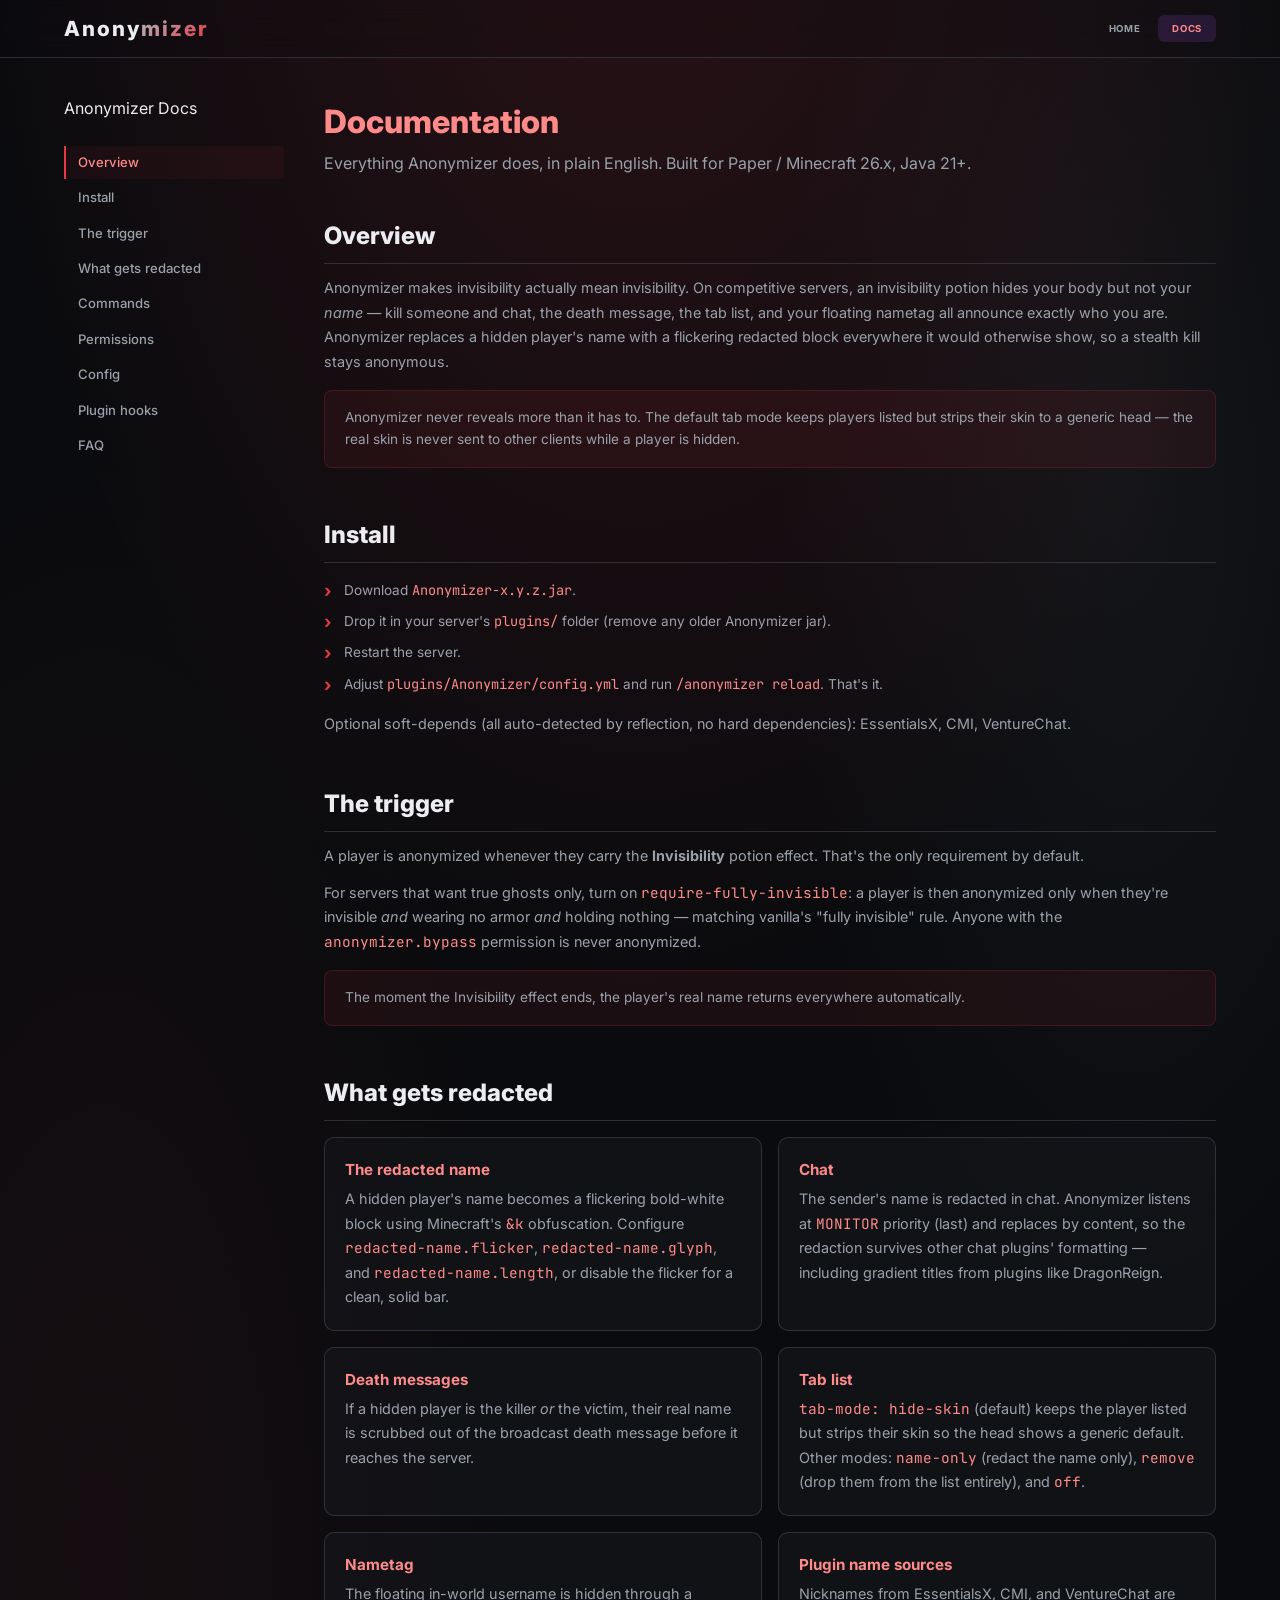
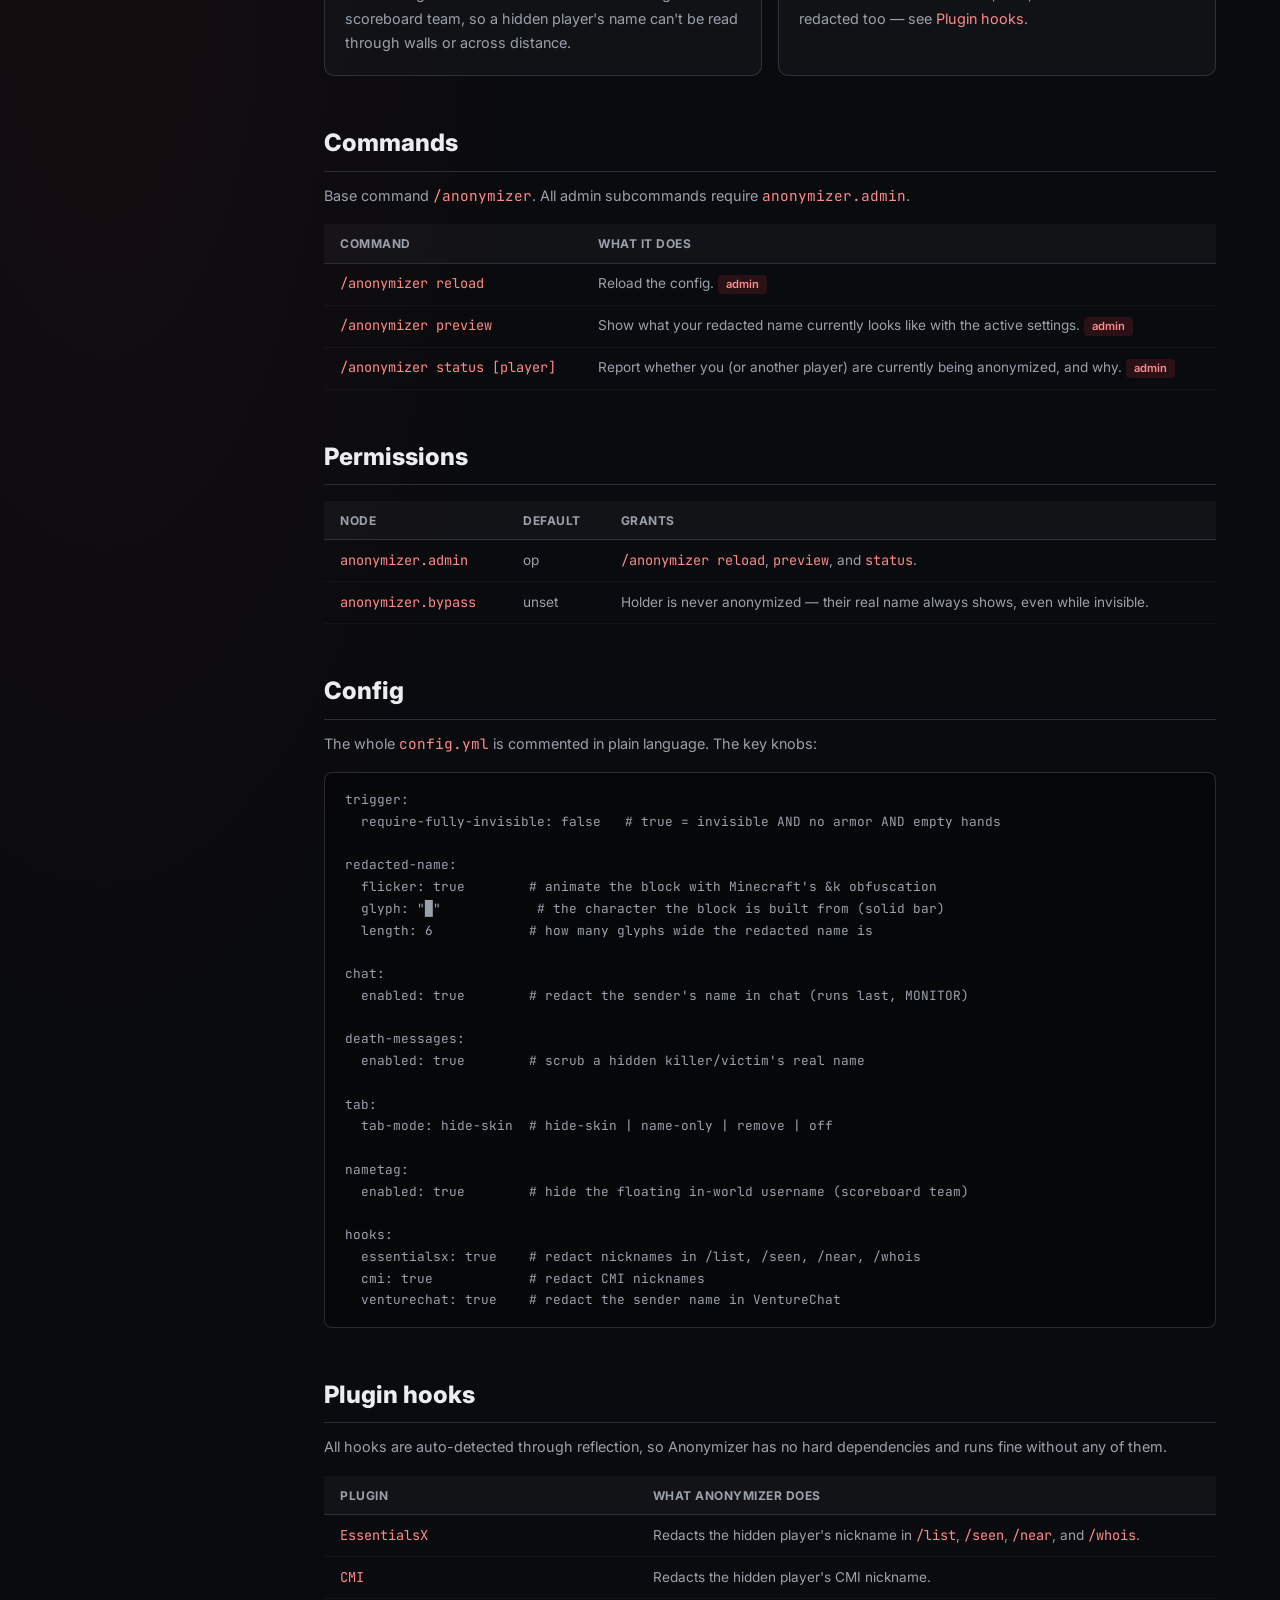
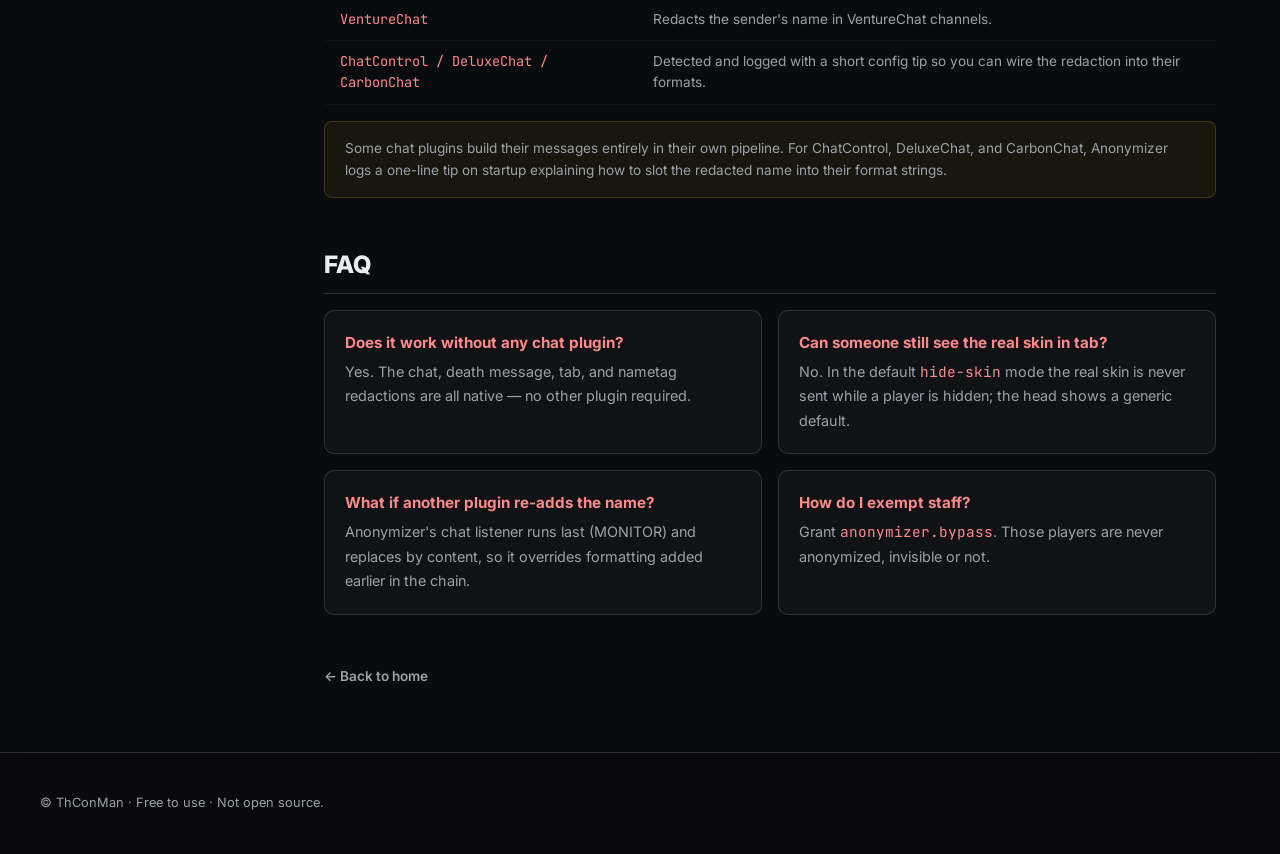
==== docs.html @ 2d3318a8 "Docs site for anonymizer-docs (themed on DragonReign)" ====
<!DOCTYPE html>
<html lang="en">
<head>
    <meta charset="UTF-8">
    <meta name="viewport" content="width=device-width, initial-scale=1.0">
    <title>Anonymizer — Documentation</title>
    <meta name="description" content="Anonymizer documentation: install, the trigger, what gets redacted (chat, death messages, tab, nametag), commands, permissions, config, and plugin hooks.">
    <link rel="icon" href="logo.svg">
    <link rel="preconnect" href="https://fonts.googleapis.com">
    <link href="https://fonts.googleapis.com/css2?family=Inter:wght@400;500;600;700;800&family=JetBrains+Mono:wght@500&display=swap" rel="stylesheet">
    <link rel="stylesheet" href="css/style.css">
    <link rel="stylesheet" href="css/anonymizer.css">
</head>
<body>

<nav class="nav">
    <div class="nav-inner">
        <div class="nav-logo"><a href="index.html" style="color:inherit;">Anony<span>mizer</span></a></div>
        <ul class="nav-links" id="nav-links">
            <li><a href="index.html">Home</a></li>
            <li><a href="docs.html" class="active">Docs</a></li>
        </ul>
        <button class="nav-burger" onclick="toggleMenu()" aria-label="Menu"><span></span><span></span><span></span></button>
    </div>
</nav>

<div style="height: 4rem;"></div>

<div class="docs-layout">
    <aside class="docs-sidebar">
        <div class="docs-sidebar-header">Anonymizer Docs</div>
        <nav class="docs-toc">
            <a href="#overview" class="active">Overview</a>
            <a href="#install">Install</a>
            <a href="#trigger">The trigger</a>
            <a href="#redacted">What gets redacted</a>
            <a href="#commands">Commands</a>
            <a href="#permissions">Permissions</a>
            <a href="#config">Config</a>
            <a href="#hooks">Plugin hooks</a>
            <a href="#faq">FAQ</a>
        </nav>
    </aside>

    <main class="docs-content">
        <h1 class="docs-title">Documentation</h1>
        <p class="docs-subtitle">Everything Anonymizer does, in plain English. Built for Paper / Minecraft 26.x, Java 21+.</p>

        <section class="docs-section" id="overview">
            <h2>Overview</h2>
            <p>Anonymizer makes invisibility actually mean invisibility. On competitive servers, an invisibility potion hides your body but not your <em>name</em> — kill someone and chat, the death message, the tab list, and your floating nametag all announce exactly who you are. Anonymizer replaces a hidden player's name with a flickering redacted block everywhere it would otherwise show, so a stealth kill stays anonymous.</p>
            <div class="docs-callout">Anonymizer never reveals more than it has to. The default tab mode keeps players listed but strips their skin to a generic head — the real skin is never sent to other clients while a player is hidden.</div>
        </section>

        <section class="docs-section" id="install">
            <h2>Install</h2>
            <ol class="docs-list">
                <li>Download <span class="mono">Anonymizer-x.y.z.jar</span>.</li>
                <li>Drop it in your server's <span class="mono">plugins/</span> folder (remove any older Anonymizer jar).</li>
                <li>Restart the server.</li>
                <li>Adjust <span class="mono">plugins/Anonymizer/config.yml</span> and run <span class="mono">/anonymizer reload</span>. That's it.</li>
            </ol>
            <p>Optional soft-depends (all auto-detected by reflection, no hard dependencies): EssentialsX, CMI, VentureChat.</p>
        </section>

        <section class="docs-section" id="trigger">
            <h2>The trigger</h2>
            <p>A player is anonymized whenever they carry the <strong>Invisibility</strong> potion effect. That's the only requirement by default.</p>
            <p>For servers that want true ghosts only, turn on <span class="mono">require-fully-invisible</span>: a player is then anonymized only when they're invisible <em>and</em> wearing no armor <em>and</em> holding nothing — matching vanilla's "fully invisible" rule. Anyone with the <span class="mono">anonymizer.bypass</span> permission is never anonymized.</p>
            <div class="docs-callout">The moment the Invisibility effect ends, the player's real name returns everywhere automatically.</div>
        </section>

        <section class="docs-section" id="redacted">
            <h2>What gets redacted</h2>
            <div class="docs-grid">
                <div class="docs-grid-item"><h4>The redacted name</h4><p>A hidden player's name becomes a flickering bold-white block using Minecraft's <span class="mono">&amp;k</span> obfuscation. Configure <span class="mono">redacted-name.flicker</span>, <span class="mono">redacted-name.glyph</span>, and <span class="mono">redacted-name.length</span>, or disable the flicker for a clean, solid bar.</p></div>
                <div class="docs-grid-item"><h4>Chat</h4><p>The sender's name is redacted in chat. Anonymizer listens at <span class="mono">MONITOR</span> priority (last) and replaces by content, so the redaction survives other chat plugins' formatting — including gradient titles from plugins like DragonReign.</p></div>
                <div class="docs-grid-item"><h4>Death messages</h4><p>If a hidden player is the killer <em>or</em> the victim, their real name is scrubbed out of the broadcast death message before it reaches the server.</p></div>
                <div class="docs-grid-item"><h4>Tab list</h4><p><span class="mono">tab-mode: hide-skin</span> (default) keeps the player listed but strips their skin so the head shows a generic default. Other modes: <span class="mono">name-only</span> (redact the name only), <span class="mono">remove</span> (drop them from the list entirely), and <span class="mono">off</span>.</p></div>
                <div class="docs-grid-item"><h4>Nametag</h4><p>The floating in-world username is hidden through a scoreboard team, so a hidden player's name can't be read through walls or across distance.</p></div>
                <div class="docs-grid-item"><h4>Plugin name sources</h4><p>Nicknames from EssentialsX, CMI, and VentureChat are redacted too — see <a href="#hooks">Plugin hooks</a>.</p></div>
            </div>
        </section>

        <section class="docs-section" id="commands">
            <h2>Commands</h2>
            <p>Base command <span class="mono">/anonymizer</span>. All admin subcommands require <span class="mono">anonymizer.admin</span>.</p>
            <div class="docs-table-wrap">
                <table class="docs-table">
                    <thead><tr><th>Command</th><th>What it does</th></tr></thead>
                    <tbody>
                        <tr><td><span class="mono">/anonymizer reload</span></td><td>Reload the config. <span class="docs-tag docs-tag-op">admin</span></td></tr>
                        <tr><td><span class="mono">/anonymizer preview</span></td><td>Show what your redacted name currently looks like with the active settings. <span class="docs-tag docs-tag-op">admin</span></td></tr>
                        <tr><td><span class="mono">/anonymizer status [player]</span></td><td>Report whether you (or another player) are currently being anonymized, and why. <span class="docs-tag docs-tag-op">admin</span></td></tr>
                    </tbody>
                </table>
            </div>
        </section>

        <section class="docs-section" id="permissions">
            <h2>Permissions</h2>
            <div class="docs-table-wrap">
                <table class="docs-table">
                    <thead><tr><th>Node</th><th>Default</th><th>Grants</th></tr></thead>
                    <tbody>
                        <tr><td><span class="mono">anonymizer.admin</span></td><td>op</td><td><span class="mono">/anonymizer reload</span>, <span class="mono">preview</span>, and <span class="mono">status</span>.</td></tr>
                        <tr><td><span class="mono">anonymizer.bypass</span></td><td>unset</td><td>Holder is never anonymized — their real name always shows, even while invisible.</td></tr>
                    </tbody>
                </table>
            </div>
        </section>

        <section class="docs-section" id="config">
            <h2>Config</h2>
            <p>The whole <span class="mono">config.yml</span> is commented in plain language. The key knobs:</p>
            <pre class="docs-code">trigger:
  require-fully-invisible: false   # true = invisible AND no armor AND empty hands

redacted-name:
  flicker: true        # animate the block with Minecraft's &k obfuscation
  glyph: "&#9608;"            # the character the block is built from (solid bar)
  length: 6            # how many glyphs wide the redacted name is

chat:
  enabled: true        # redact the sender's name in chat (runs last, MONITOR)

death-messages:
  enabled: true        # scrub a hidden killer/victim's real name

tab:
  tab-mode: hide-skin  # hide-skin | name-only | remove | off

nametag:
  enabled: true        # hide the floating in-world username (scoreboard team)

hooks:
  essentialsx: true    # redact nicknames in /list, /seen, /near, /whois
  cmi: true            # redact CMI nicknames
  venturechat: true    # redact the sender name in VentureChat</pre>
        </section>

        <section class="docs-section" id="hooks">
            <h2>Plugin hooks</h2>
            <p>All hooks are auto-detected through reflection, so Anonymizer has no hard dependencies and runs fine without any of them.</p>
            <div class="docs-table-wrap">
                <table class="docs-table">
                    <thead><tr><th>Plugin</th><th>What Anonymizer does</th></tr></thead>
                    <tbody>
                        <tr><td><span class="mono">EssentialsX</span></td><td>Redacts the hidden player's nickname in <span class="mono">/list</span>, <span class="mono">/seen</span>, <span class="mono">/near</span>, and <span class="mono">/whois</span>.</td></tr>
                        <tr><td><span class="mono">CMI</span></td><td>Redacts the hidden player's CMI nickname.</td></tr>
                        <tr><td><span class="mono">VentureChat</span></td><td>Redacts the sender's name in VentureChat channels.</td></tr>
                        <tr><td><span class="mono">ChatControl / DeluxeChat / CarbonChat</span></td><td>Detected and logged with a short config tip so you can wire the redaction into their formats.</td></tr>
                    </tbody>
                </table>
            </div>
            <div class="docs-callout docs-callout-warn">Some chat plugins build their messages entirely in their own pipeline. For ChatControl, DeluxeChat, and CarbonChat, Anonymizer logs a one-line tip on startup explaining how to slot the redacted name into their format strings.</div>
        </section>

        <section class="docs-section" id="faq">
            <h2>FAQ</h2>
            <div class="docs-grid">
                <div class="docs-grid-item"><h4>Does it work without any chat plugin?</h4><p>Yes. The chat, death message, tab, and nametag redactions are all native — no other plugin required.</p></div>
                <div class="docs-grid-item"><h4>Can someone still see the real skin in tab?</h4><p>No. In the default <span class="mono">hide-skin</span> mode the real skin is never sent while a player is hidden; the head shows a generic default.</p></div>
                <div class="docs-grid-item"><h4>What if another plugin re-adds the name?</h4><p>Anonymizer's chat listener runs last (MONITOR) and replaces by content, so it overrides formatting added earlier in the chain.</p></div>
                <div class="docs-grid-item"><h4>How do I exempt staff?</h4><p>Grant <span class="mono">anonymizer.bypass</span>. Those players are never anonymized, invisible or not.</p></div>
            </div>
        </section>

        <a href="index.html" class="docs-back">&larr; Back to home</a>
    </main>
</div>

<footer class="footer">
    <div class="footer-inner">
        <p>&copy; ThConMan &middot; Free to use &middot; Not open source.</p>
    </div>
</footer>

<script>
function toggleMenu() { document.getElementById('nav-links').classList.toggle('open'); }
// Highlight the current section in the sidebar.
const links = [...document.querySelectorAll('.docs-toc a')];
const sections = links.map(a => document.querySelector(a.getAttribute('href')));
window.addEventListener('scroll', () => {
    let i = sections.findIndex((s, n) => s && s.getBoundingClientRect().top > 90 && (n === 0 || sections[n-1].getBoundingClientRect().top <= 90));
    const active = i === -1 ? links.length - 1 : Math.max(0, i - 1);
    links.forEach((a, n) => a.classList.toggle('active', n === active));
});
</script>
</body>
</html>
---- css/style.css ----
/* ── Reset & Base ── */
*, *::before, *::after { box-sizing: border-box; margin: 0; padding: 0; }

:root {
    --bg-primary: #0d0d18;
    --bg-card: rgba(14, 14, 24, 0.92);
    --bg-card-solid: #161624;
    --bg-card-hover: #1e1e30;
    --border: rgba(255, 255, 255, 0.1);
    --border-light: rgba(255, 255, 255, 0.18);
    --glass: rgba(255, 255, 255, 0.06);
    --text: #f0f0f8;
    --text-muted: #b8b8d4;
    --accent: #a855f7;
    --accent-light: #c084e0;
    --accent-glow: rgba(168, 85, 247, 0.28);
    --accent-glow-strong: rgba(168, 85, 247, 0.55);
    --success: #2ecc71;
    --gold: #f1c40f;
    --glow-green: rgba(74, 222, 128, 0.18);
    --glow-cyan: rgba(100, 216, 255, 0.18);
    --glow-gold: rgba(246, 196, 67, 0.2);
}

html { scroll-behavior: smooth; }

body {
    font-family: 'Inter', -apple-system, BlinkMacSystemFont, 'Segoe UI', sans-serif;
    background: var(--bg-primary);
    background-image:
        radial-gradient(ellipse at 20% 50%, rgba(168, 85, 247, 0.12) 0%, transparent 50%),
        radial-gradient(ellipse at 80% 20%, rgba(88, 101, 242, 0.1) 0%, transparent 50%),
        radial-gradient(ellipse at 50% 90%, rgba(236, 72, 153, 0.09) 0%, transparent 50%),
        radial-gradient(ellipse at 10% 10%, rgba(100, 216, 255, 0.04) 0%, transparent 40%);
    color: var(--text);
    line-height: 1.6;
    min-height: 100vh;
    overflow-x: hidden;
}

a { color: var(--accent-light); text-decoration: none; transition: color 0.2s; }
a:hover { color: #d9a8f0; }

.mono { font-family: 'JetBrains Mono', 'Fira Code', monospace; color: var(--accent-light); }

/* ── Nav ── */
.nav {
    position: fixed;
    top: 0;
    width: 100%;
    z-index: 100;
    background: rgba(11, 11, 16, 0.2);
    backdrop-filter: blur(20px);
    -webkit-backdrop-filter: blur(20px);
    border-bottom: 1px solid transparent;
    transition: background 0.4s ease, border-color 0.4s ease;
}

.nav.scrolled {
    background: rgba(11, 11, 16, 0.85);
    border-bottom-color: var(--border);
}

.nav-inner {
    max-width: 1200px;
    margin: 0 auto;
    padding: 0.75rem 1.5rem;
    display: flex;
    align-items: center;
    justify-content: space-between;
}

.nav-logo {
    font-size: 1.3rem;
    font-weight: 800;
    letter-spacing: 2px;
}

.nav-logo a, .nav-logo { color: var(--text); text-decoration: none; }
.nav-logo a:hover { color: var(--text); }
.nav-logo-img { height: 32px; width: auto; display: block; }

.nav-stats {
    display: flex;
    align-items: center;
    gap: 0.5rem;
    font-family: 'JetBrains Mono', monospace;
    font-size: 0.68rem;
    font-weight: 500;
    color: #555568;
    white-space: nowrap;
    margin-left: 1rem;
    margin-right: auto;
}

.nav-stat {
    display: flex;
    align-items: center;
    gap: 3px;
}

.nav-stat-sep {
    width: 1px;
    height: 10px;
    background: #333346;
}

#nav-online-count { color: #3ba55d; }
#nav-total-count { color: #555568; }

@keyframes livePulse {
    0%, 100% { opacity: 1; }
    50% { opacity: 0.4; }
}

@media (max-width: 768px) {
    .nav-stats { display: none; }
}
.nav-logo span {
    background: linear-gradient(135deg, var(--accent) 0%, #ec4899 100%);
    -webkit-background-clip: text;
    -webkit-text-fill-color: transparent;
    background-clip: text;
}

.nav-links { display: flex; gap: 0.25rem; list-style: none; }

.nav-links a {
    display: flex;
    flex-direction: column;
    align-items: center;
    gap: 3px;
    padding: 6px 14px;
    border-radius: 6px;
    color: var(--text-muted);
    font-size: 0.6rem;
    font-weight: 700;
    text-transform: uppercase;
    letter-spacing: 0.07em;
    transition: background 0.15s, color 0.15s;
    position: relative;
}

.nav-links a::after { display: none; }

.nav-links a svg {
    image-rendering: pixelated;
    opacity: 0.6;
    transition: opacity 0.15s;
}

.nav-links a:hover {
    background: rgba(168, 85, 247, 0.1);
    color: var(--text);
}

.nav-links a:hover svg { opacity: 1; }

.nav-links a.active {
    background: rgba(168, 85, 247, 0.15);
    color: var(--accent-light);
}

.nav-links a.active svg { opacity: 1; }

/* Hamburger */
.nav-burger {
    display: none;
    flex-direction: column;
    gap: 5px;
    background: none;
    border: none;
    cursor: pointer;
    padding: 4px;
}

.nav-burger span {
    width: 22px;
    height: 2px;
    background: var(--text);
    transition: transform 0.2s, opacity 0.2s;
    border-radius: 1px;
}

.nav-burger.active span:nth-child(1) { transform: translateY(7px) rotate(45deg); }
.nav-burger.active span:nth-child(2) { opacity: 0; }
.nav-burger.active span:nth-child(3) { transform: translateY(-7px) rotate(-45deg); }

/* ── Hero Canvas ── */
.hero-canvas {
    position: fixed;
    top: 0;
    left: 0;
    width: 100%;
    height: 100%;
    z-index: 0;
    pointer-events: none;
}

/* ── Hero ── */
.hero {
    position: relative;
    z-index: 1;
    min-height: 100vh;
    display: flex;
    flex-direction: column;
    align-items: center;
    justify-content: center;
    text-align: center;
    padding: 2rem;
    background: radial-gradient(ellipse at 50% 40%, rgba(155, 89, 182, 0.06) 0%, transparent 60%);
}

.hero.hero-compact {
    min-height: 70vh;
    padding-top: 6rem;
}

.hero-badge {
    font-size: 0.7rem;
    font-weight: 700;
    text-transform: uppercase;
    letter-spacing: 3px;
    color: var(--accent-light);
    background: linear-gradient(135deg, rgba(155, 89, 182, 0.12) 0%, rgba(236, 72, 153, 0.08) 100%);
    border: 1px solid rgba(155, 89, 182, 0.2);
    padding: 0.4rem 1.2rem;
    border-radius: 20px;
    margin-bottom: 1.5rem;
}

.hero h1 {
    font-size: clamp(3rem, 8vw, 5.5rem);
    font-weight: 800;
    letter-spacing: 6px;
    margin-bottom: 0.75rem;
    background: linear-gradient(135deg, #ffffff 0%, #c8c8d8 50%, var(--accent-light) 100%);
    -webkit-background-clip: text;
    -webkit-text-fill-color: transparent;
    background-clip: text;
}

.hero h1 span {
    background: linear-gradient(135deg, #c084e0 0%, #ec4899 50%, #f59e0b 100%);
    -webkit-background-clip: text;
    -webkit-text-fill-color: transparent;
    background-clip: text;
}

.hero .tagline {
    font-size: 1.1rem;
    color: var(--text-muted);
    margin-bottom: 2.5rem;
    max-width: 480px;
    line-height: 1.7;
}

.server-ip {
    display: inline-flex;
    align-items: center;
    gap: 0.75rem;
    background: rgba(18, 18, 28, 0.5);
    backdrop-filter: blur(24px);
    -webkit-backdrop-filter: blur(24px);
    border: 1px solid var(--border-light);
    border-radius: 10px;
    padding: 0.8rem 1.5rem;
    font-family: 'JetBrains Mono', 'Fira Code', monospace;
    font-size: 1.1rem;
    cursor: pointer;
    transition: border-color 0.3s, box-shadow 0.3s, transform 0.2s;
    margin-bottom: 2rem;
    color: var(--text);
}

.server-ip:hover {
    border-color: var(--accent);
    box-shadow: 0 0 25px var(--accent-glow), inset 0 0 25px rgba(155, 89, 182, 0.05);
    transform: translateY(-2px);
}

.server-ip svg { color: var(--text-muted); flex-shrink: 0; }

.server-ip .copy-hint {
    font-size: 0.7rem;
    color: var(--text-muted);
    font-family: 'Inter', sans-serif;
    opacity: 0.7;
}

.hero-logo-img {
    max-width: min(609px, 90vw);
    max-height: 178px;
    width: 100%;
    height: auto;
    display: block;
    margin: 0 auto 1rem;
    object-fit: contain;
}

.hero-buttons { display: flex; gap: 1rem; flex-wrap: wrap; justify-content: center; }

.scroll-indicator {
    position: absolute;
    bottom: 2rem;
    color: var(--text-muted);
    opacity: 0.4;
    animation: float 2s ease-in-out infinite;
}

@keyframes float {
    0%, 100% { transform: translateY(0); }
    50% { transform: translateY(8px); }
}

/* ── Buttons ── */
.btn {
    display: inline-flex;
    align-items: center;
    gap: 0.5rem;
    padding: 0.65rem 1.6rem;
    border-radius: 6px;
    font-size: 0.875rem;
    font-weight: 600;
    border: none;
    cursor: pointer;
    transition: filter 0.15s, box-shadow 0.2s, background 0.2s, transform 0.15s;
    letter-spacing: 0.4px;
    text-transform: uppercase;
}

.btn:hover {
    transform: translateY(-2px);
}

/* ── Scroll-in animations ── */
.fade-in {
    opacity: 0;
    transform: translateY(22px);
    transition: opacity 0.6s ease, transform 0.6s ease;
}

.fade-in.visible {
    opacity: 1;
    transform: none;
}

.btn-primary {
    background: linear-gradient(170deg, #b366ff 0%, #7c22cc 100%);
    color: #fff;
    border: 1px solid rgba(179, 102, 255, 0.35);
}

.btn-primary:hover {
    filter: brightness(1.12);
    box-shadow: 0 0 18px rgba(168, 85, 247, 0.45);
    color: #fff;
}

.btn-outline {
    background: transparent;
    color: var(--text-muted);
    border: 1px solid rgba(255, 255, 255, 0.15);
}

.btn-outline:hover {
    border-color: var(--accent);
    color: var(--accent-light);
    background: rgba(168, 85, 247, 0.08);
}

/* ── Section ── */
.section {
    position: relative;
    z-index: 1;
    max-width: 1200px;
    margin: 0 auto;
    padding: 6rem 1.5rem;
}

.section-title {
    font-size: 2.2rem;
    font-weight: 800;
    text-align: center;
    margin-bottom: 0.5rem;
    letter-spacing: 0.5px;
    background: linear-gradient(135deg, #f0f0f8 0%, var(--accent-light) 50%, #ec4899 100%);
    -webkit-background-clip: text;
    -webkit-text-fill-color: transparent;
    background-clip: text;
    filter: drop-shadow(0 0 8px rgba(0,0,0,1)) drop-shadow(0 0 16px rgba(0,0,0,1)) drop-shadow(0 0 4px rgba(0,0,0,1));
}

.section-subtitle {
    text-align: center;
    color: var(--text-muted);
    margin-bottom: 3.5rem;
    font-size: 1.05rem;
    text-shadow: 0 0 8px rgba(0,0,0,1), 0 0 16px rgba(0,0,0,1), 0 0 24px rgba(0,0,0,1), 0 1px 3px rgba(0,0,0,1);
}

/* ── Feature Cards ── */
.features-grid {
    display: grid;
    grid-template-columns: repeat(auto-fit, minmax(250px, 1fr));
    gap: 1.25rem;
}

.feature-card {
    background: var(--bg-card);
    backdrop-filter: blur(24px);
    -webkit-backdrop-filter: blur(24px);
    border: 1px solid var(--border);
    border-top: 1px solid rgba(168, 85, 247, 0.3);
    border-radius: 12px;
    padding: 2rem 1.5rem;
    text-align: center;
    transition: transform 0.2s, border-color 0.3s, box-shadow 0.3s;
}

.feature-card:hover {
    transform: translateY(-6px);
    border-color: rgba(168, 85, 247, 0.35);
    box-shadow: 0 12px 40px rgba(168, 85, 247, 0.18), 0 0 0 1px rgba(168, 85, 247, 0.1);
    background: rgba(24, 20, 40, 0.85);
}

.feature-icon-wrap {
    width: 56px;
    height: 56px;
    border-radius: 14px;
    background: linear-gradient(135deg, rgba(155, 89, 182, 0.1) 0%, rgba(88, 101, 242, 0.08) 100%);
    border: 1px solid rgba(155, 89, 182, 0.15);
    display: flex;
    align-items: center;
    justify-content: center;
    margin: 0 auto 1.25rem;
}

.feature-card h3 {
    font-size: 1.05rem;
    font-weight: 700;
    margin-bottom: 0.5rem;
}

.feature-card p {
    font-size: 0.85rem;
    color: var(--text-muted);
    line-height: 1.6;
}

/* ── CTA Section ── */
.cta-section { padding-bottom: 4rem; }

.cta-card {
    background: linear-gradient(135deg, rgba(155, 89, 182, 0.06) 0%, rgba(18, 18, 28, 0.5) 100%);
    backdrop-filter: blur(24px);
    -webkit-backdrop-filter: blur(24px);
    border: 1px solid rgba(155, 89, 182, 0.15);
    border-top: 1px solid rgba(155, 89, 182, 0.25);
    border-radius: 16px;
    padding: 3rem 2rem;
    text-align: center;
}

.cta-card h2 {
    font-size: 1.8rem;
    font-weight: 800;
    margin-bottom: 0.5rem;
}

.cta-card p {
    color: var(--text-muted);
    margin-bottom: 1.5rem;
    font-size: 1rem;
}

/* ── Rank Cards ── */
.ranks-grid {
    display: grid;
    grid-template-columns: repeat(auto-fit, minmax(280px, 1fr));
    gap: 1.5rem;
}

.rank-card {
    background: var(--bg-card);
    backdrop-filter: blur(24px);
    -webkit-backdrop-filter: blur(24px);
    border: 1px solid var(--border);
    border-top: 2px solid var(--border-light);
    border-radius: 16px;
    padding: 1.75rem;
    transition: transform 0.25s, border-color 0.3s, box-shadow 0.3s, background 0.3s;
    display: flex;
    flex-direction: column;
}

.rank-card:hover {
    transform: translateY(-8px);
    border-color: rgba(168, 85, 247, 0.35);
    box-shadow: 0 16px 50px var(--accent-glow), 0 0 0 1px rgba(168, 85, 247, 0.1);
    background: rgba(20, 18, 34, 0.9);
}

/* Rank-specific theming */
.rank-card-ranger { border-top-color: rgba(74, 222, 128, 0.45); }
.rank-card-ranger:hover {
    border-color: rgba(74, 222, 128, 0.4);
    box-shadow: 0 16px 50px rgba(74, 222, 128, 0.14), 0 0 0 1px rgba(74, 222, 128, 0.08);
}
.rank-card-trickster { border-top-color: rgba(192, 132, 224, 0.5); }
.rank-card-trickster:hover {
    border-color: rgba(192, 132, 224, 0.4);
    box-shadow: 0 16px 50px rgba(192, 132, 224, 0.16), 0 0 0 1px rgba(192, 132, 224, 0.08);
}
.rank-card-mythril { border-top-color: rgba(100, 216, 255, 0.45); }
.rank-card-mythril:hover {
    border-color: rgba(100, 216, 255, 0.4);
    box-shadow: 0 16px 50px rgba(100, 216, 255, 0.14), 0 0 0 1px rgba(100, 216, 255, 0.08);
}
.rank-card-celestial { border-top-color: rgba(224, 176, 255, 0.55); }
.rank-card-celestial:hover {
    border-color: rgba(224, 176, 255, 0.45);
    box-shadow: 0 16px 50px rgba(224, 176, 255, 0.18), 0 0 0 1px rgba(224, 176, 255, 0.1);
}

.rank-card.featured {
    border-color: rgba(168, 85, 247, 0.35);
    box-shadow: 0 0 50px var(--accent-glow), 0 0 100px rgba(168, 85, 247, 0.08);
    position: relative;
    background: linear-gradient(180deg, rgba(168, 85, 247, 0.1) 0%, var(--bg-card) 40%);
}

.rank-card.featured::before {
    content: 'MOST POPULAR';
    position: absolute;
    top: -12px;
    left: 50%;
    transform: translateX(-50%);
    background: linear-gradient(135deg, var(--accent) 0%, #ec4899 100%);
    color: white;
    font-size: 0.65rem;
    font-weight: 700;
    padding: 0.3rem 1.2rem;
    border-radius: 20px;
    letter-spacing: 1.5px;
}

.rank-header {
    display: flex;
    align-items: center;
    justify-content: space-between;
    margin-bottom: 1rem;
}

.rank-name {
    font-size: 1.4rem;
    font-weight: 800;
}

.rank-price {
    font-size: 1.5rem;
    font-weight: 800;
    color: var(--accent-light);
}

.rank-price span {
    font-size: 0.8rem;
    color: var(--text-muted);
    font-weight: 400;
}

.rank-divider {
    height: 1px;
    background: linear-gradient(90deg, transparent, var(--border), transparent);
    margin: 0.75rem 0;
}

.rank-section-label {
    font-size: 0.7rem;
    font-weight: 700;
    text-transform: uppercase;
    letter-spacing: 1.5px;
    color: var(--accent);
    margin: 1.25rem 0 0.5rem;
}

.rank-perks {
    list-style: none;
    flex-grow: 1;
}

.rank-perks li {
    padding: 0.3rem 0;
    font-size: 0.85rem;
    color: #c8c8e0;
    display: flex;
    align-items: flex-start;
    gap: 0.5rem;
    line-height: 1.5;
}

.rank-perks li::before {
    content: '\203A';
    color: var(--accent);
    font-weight: 700;
    font-size: 1.1rem;
    line-height: 1.2;
    flex-shrink: 0;
}

.rank-colors {
    display: flex;
    gap: 0.4rem;
    flex-wrap: wrap;
    margin-top: 0.25rem;
}

.color-dot {
    width: 16px;
    height: 16px;
    border-radius: 50%;
    border: 2px solid rgba(255,255,255,0.1);
    transition: transform 0.2s;
}

.color-dot:hover { transform: scale(1.3); }

.rank-buy {
    width: 100%;
    margin-top: 1.5rem;
    padding: 0.8rem;
    background: linear-gradient(135deg, var(--accent) 0%, #d946ef 50%, #ec4899 100%);
    color: white;
    border: none;
    border-radius: 10px;
    font-size: 0.9rem;
    font-weight: 700;
    cursor: pointer;
    transition: box-shadow 0.3s, transform 0.15s, filter 0.2s;
    letter-spacing: 0.5px;
    text-transform: uppercase;
}

.rank-buy:hover {
    box-shadow: 0 8px 30px var(--accent-glow-strong), 0 2px 15px rgba(236, 72, 153, 0.25);
    transform: translateY(-2px);
    filter: brightness(1.1);
}

/* ── Cosmetics collapse ── */
.cosmetics-toggle {
    font-size: 0.8rem;
    color: var(--accent-light);
    cursor: pointer;
    margin-top: 0.75rem;
    user-select: none;
    transition: color 0.2s;
}

.cosmetics-toggle:hover { color: #d9a8f0; }

.cosmetics-content {
    max-height: 0;
    overflow: hidden;
    transition: max-height 0.3s ease;
}

.cosmetics-content.open { max-height: 400px; }

/* ── Footer ── */
.footer {
    position: relative;
    z-index: 1;
    border-top: 1px solid var(--border);
    padding: 2.5rem 1.5rem;
    background: rgba(11, 11, 16, 0.6);
    backdrop-filter: blur(16px);
    -webkit-backdrop-filter: blur(16px);
}

.footer-inner {
    max-width: 1200px;
    margin: 0 auto;
    display: flex;
    align-items: center;
    justify-content: space-between;
}

.footer p {
    color: var(--text-muted);
    font-size: 0.8rem;
}

/* ── Purchase Modal ── */
.modal-overlay {
    display: none;
    position: fixed;
    top: 0; left: 0; right: 0; bottom: 0;
    background: rgba(0, 0, 0, 0.75);
    backdrop-filter: blur(6px);
    z-index: 200;
    align-items: center;
    justify-content: center;
}

.modal-overlay.active { display: flex; }

.modal {
    background: rgba(18, 18, 28, 0.8);
    backdrop-filter: blur(24px);
    -webkit-backdrop-filter: blur(24px);
    border: 1px solid var(--border-light);
    border-top: 1px solid rgba(255, 255, 255, 0.12);
    border-radius: 14px;
    padding: 2rem;
    max-width: 440px;
    width: 90%;
    box-shadow: 0 20px 60px rgba(0, 0, 0, 0.5);
}

.modal h2 { margin-bottom: 0.5rem; font-weight: 700; }
.modal p { color: var(--text-muted); font-size: 0.9rem; margin-bottom: 1.25rem; }

.modal input {
    width: 100%;
    padding: 0.75rem 1rem;
    background: var(--bg-primary);
    border: 1px solid var(--border);
    border-radius: 8px;
    color: var(--text);
    font-size: 0.95rem;
    margin-bottom: 1rem;
    outline: none;
    transition: border-color 0.2s, box-shadow 0.2s;
}

.modal input:focus {
    border-color: var(--accent);
    box-shadow: 0 0 15px rgba(155, 89, 182, 0.15);
}

.modal-actions { display: flex; gap: 0.75rem; }
.modal-actions .btn { flex: 1; text-align: center; justify-content: center; }

/* ── Gift Toggle ── */
.gift-toggle {
    display: flex;
    align-items: center;
    gap: 0.6rem;
    padding: 0.6rem 0;
    margin: 0.5rem 0 0;
    font-size: 0.85rem;
    color: var(--text-muted);
    cursor: pointer;
    user-select: none;
    transition: color 0.2s;
}

.gift-toggle:hover { color: var(--text); }

.gift-toggle svg { flex-shrink: 0; opacity: 0.6; }

.gift-checkbox {
    width: 18px;
    height: 18px;
    border-radius: 4px;
    border: 2px solid var(--border-light);
    flex-shrink: 0;
    transition: all 0.2s;
    position: relative;
}

.gift-checkbox.checked {
    background: var(--accent);
    border-color: var(--accent);
}

.gift-checkbox.checked::after {
    content: '';
    position: absolute;
    top: 2px;
    left: 5px;
    width: 4px;
    height: 8px;
    border: solid #fff;
    border-width: 0 2px 2px 0;
    transform: rotate(45deg);
}

.gift-fields {
    max-height: 0;
    overflow: hidden;
    transition: max-height 0.3s ease, opacity 0.3s ease;
    opacity: 0;
}

.gift-fields.open {
    max-height: 100px;
    opacity: 1;
    margin-bottom: 0.5rem;
}

/* ── Toast ── */
.toast {
    position: fixed;
    bottom: 2rem;
    left: 50%;
    transform: translateX(-50%) translateY(100px);
    background: linear-gradient(135deg, var(--accent) 0%, #ec4899 100%);
    color: white;
    padding: 0.7rem 1.8rem;
    border-radius: 8px;
    font-size: 0.85rem;
    font-weight: 600;
    opacity: 0;
    transition: transform 0.3s, opacity 0.3s;
    z-index: 300;
    box-shadow: 0 4px 20px var(--accent-glow);
}

.toast.show {
    transform: translateX(-50%) translateY(0);
    opacity: 1;
}

/* ── Plugin Cards ── */
.plugins-grid {
    display: grid;
    grid-template-columns: repeat(auto-fit, minmax(340px, 1fr));
    gap: 1.5rem;
}

.plugin-card {
    background: var(--bg-card);
    backdrop-filter: blur(24px);
    -webkit-backdrop-filter: blur(24px);
    border: 1px solid var(--border);
    border-top: 2px solid rgba(168, 85, 247, 0.3);
    border-radius: 16px;
    padding: 2rem;
    transition: transform 0.25s, border-color 0.3s, box-shadow 0.3s;
}

.plugin-card:hover {
    transform: translateY(-6px);
    border-color: rgba(168, 85, 247, 0.4);
    box-shadow: 0 12px 40px rgba(168, 85, 247, 0.15), 0 0 0 1px rgba(168, 85, 247, 0.08);
}

.plugin-header {
    display: flex;
    align-items: center;
    gap: 1rem;
    margin-bottom: 1rem;
}

.plugin-icon {
    width: 52px;
    height: 52px;
    border-radius: 12px;
    background: rgba(155, 89, 182, 0.08);
    border: 1px solid rgba(155, 89, 182, 0.15);
    display: flex;
    align-items: center;
    justify-content: center;
    flex-shrink: 0;
}

.plugin-name {
    font-size: 1.3rem;
    font-weight: 800;
}

.plugin-version {
    font-size: 0.75rem;
    font-weight: 600;
    color: var(--accent-light);
    background: rgba(155, 89, 182, 0.1);
    padding: 0.15rem 0.6rem;
    border-radius: 10px;
}

.plugin-desc {
    color: var(--text-muted);
    font-size: 0.9rem;
    line-height: 1.7;
    margin-bottom: 1rem;
}

.plugin-tags {
    display: flex;
    gap: 0.5rem;
    flex-wrap: wrap;
    margin-bottom: 0.5rem;
}

.tag {
    font-size: 0.7rem;
    font-weight: 600;
    color: var(--text-muted);
    background: rgba(255, 255, 255, 0.04);
    border: 1px solid var(--border);
    padding: 0.25rem 0.7rem;
    border-radius: 6px;
    letter-spacing: 0.3px;
}

.plugin-features { margin-bottom: 1.25rem; }

.plugin-actions {
    display: flex;
    gap: 0.75rem;
}

.plugin-btn { flex: 1; text-align: center; justify-content: center; }

.plugins-cta {
    text-align: center;
    margin-top: 3rem;
    color: var(--text-muted);
    font-size: 0.9rem;
}

/* ── MC Banner ── */
/* ── Discord Section ── */
.discord-section {
    display: grid;
    grid-template-columns: 1fr 320px;
    gap: 1.5rem;
    max-width: 900px;
    margin: 0 auto;
    align-items: start;
}

@media (max-width: 768px) {
    .discord-section {
        grid-template-columns: 1fr;
    }
}

/* ── Chat Feed ── */
.chat-feed {
    border-radius: 16px;
    overflow: hidden;
    border: 1px solid rgba(155, 89, 182, 0.2);
    background: rgba(16, 16, 26, 0.8);
    backdrop-filter: blur(16px);
    -webkit-backdrop-filter: blur(16px);
    display: flex;
    flex-direction: column;
    box-shadow: 0 8px 32px rgba(155, 89, 182, 0.08);
}

.chat-feed-header {
    display: flex;
    align-items: center;
    justify-content: space-between;
    padding: 0.8rem 1.1rem;
    border-bottom: 1px solid rgba(255, 255, 255, 0.06);
    background: rgba(255, 255, 255, 0.02);
}

.chat-feed-title {
    display: flex;
    align-items: center;
    gap: 0.5rem;
    font-weight: 600;
    font-size: 0.9rem;
    color: var(--text);
}

.chat-feed-title svg { stroke: var(--accent-light); }

.chat-live-dot {
    display: flex;
    align-items: center;
    gap: 0.4rem;
    font-size: 0.6rem;
    font-weight: 700;
    letter-spacing: 1.5px;
    color: var(--text-muted);
    transition: color 0.3s;
}

.chat-live-dot.connected { color: #3ba55d; }

.chat-dot-pulse {
    width: 8px;
    height: 8px;
    border-radius: 50%;
    background: var(--text-muted);
    transition: background 0.3s;
}

.chat-live-dot.connected .chat-dot-pulse {
    background: #3ba55d;
    box-shadow: 0 0 8px rgba(59, 165, 93, 0.6);
    animation: dot-pulse 2s ease-in-out infinite;
}

@keyframes dot-pulse {
    0%, 100% { opacity: 1; box-shadow: 0 0 8px rgba(59, 165, 93, 0.6); }
    50% { opacity: 0.5; box-shadow: 0 0 4px rgba(59, 165, 93, 0.3); }
}

.chat-messages {
    height: 380px;
    overflow-y: auto;
    padding: 0.75rem;
    display: flex;
    flex-direction: column;
    gap: 0.5rem;
    scrollbar-width: thin;
    scrollbar-color: rgba(255,255,255,0.1) transparent;
}

.chat-messages::-webkit-scrollbar { width: 6px; }
.chat-messages::-webkit-scrollbar-track { background: transparent; }
.chat-messages::-webkit-scrollbar-thumb { background: rgba(255,255,255,0.1); border-radius: 3px; }

.chat-empty {
    color: var(--text-muted);
    text-align: center;
    padding: 2rem 1rem;
    font-size: 0.85rem;
    font-style: italic;
}

.chat-msg {
    display: flex;
    gap: 0.6rem;
    padding: 0.45rem 0.6rem;
    border-radius: 10px;
    transition: background 0.15s;
    animation: msg-in 0.3s ease-out;
}

@keyframes msg-in {
    from { opacity: 0; transform: translateY(8px); }
    to { opacity: 1; transform: translateY(0); }
}

.chat-msg:hover { background: rgba(255, 255, 255, 0.03); }

.chat-avatar {
    width: 28px;
    height: 28px;
    border-radius: 6px;
    flex-shrink: 0;
    margin-top: 2px;
    image-rendering: pixelated;
}

.chat-msg-body { min-width: 0; flex: 1; }

.chat-author {
    font-weight: 600;
    font-size: 0.8rem;
    margin-right: 0.5rem;
}

.chat-time {
    font-size: 0.65rem;
    color: var(--text-muted);
    opacity: 0.6;
}

.chat-text {
    color: var(--text);
    font-size: 0.85rem;
    line-height: 1.4;
    word-break: break-word;
    margin-top: 1px;
}

.chat-emoji {
    height: 1.2em;
    width: auto;
    vertical-align: -0.2em;
    margin: 0 1px;
    display: inline;
}

.chat-event {
    display: flex;
    align-items: center;
    gap: 0.5rem;
    padding: 0.3rem 0.6rem;
    font-size: 0.75rem;
    color: var(--text-muted);
    font-style: italic;
    animation: msg-in 0.3s ease-out;
}

.chat-event-dot {
    width: 6px;
    height: 6px;
    border-radius: 50%;
    flex-shrink: 0;
}

/* ── Discord Card ── */
.discord-card {
    padding: 1.75rem;
    border-radius: 16px;
    border: 1px solid rgba(88, 101, 242, 0.25);
    box-shadow: 0 8px 32px rgba(88, 101, 242, 0.1);
    background: linear-gradient(135deg, rgba(88, 101, 242, 0.08) 0%, var(--bg-card) 100%);
    backdrop-filter: blur(24px);
    -webkit-backdrop-filter: blur(24px);
    text-align: center;
}

.discord-card-header {
    display: flex;
    align-items: center;
    gap: 0.75rem;
    justify-content: center;
    margin-bottom: 1rem;
}

.discord-card-header h3 {
    font-size: 1.2rem;
    font-weight: 700;
    color: var(--text);
    margin: 0;
}

.discord-members {
    display: flex;
    align-items: center;
    gap: 0.4rem;
    font-size: 0.8rem;
    color: var(--text-muted);
}

.discord-dot {
    width: 8px;
    height: 8px;
    border-radius: 50%;
    display: inline-block;
}

.discord-online {
    background: #3ba55d;
    box-shadow: 0 0 6px rgba(59, 165, 93, 0.5);
}

.discord-card-desc {
    color: var(--text-muted);
    font-size: 0.9rem;
    line-height: 1.5;
    margin-bottom: 1.25rem;
}

.btn-discord {
    display: inline-flex;
    align-items: center;
    gap: 0.5rem;
    padding: 0.7rem 1.5rem;
    background: #5865F2;
    color: #fff;
    border-radius: 8px;
    font-weight: 600;
    font-size: 0.9rem;
    text-decoration: none;
    transition: all 0.2s ease;
}

.btn-discord:hover {
    background: #4752c4;
    box-shadow: 0 6px 25px rgba(88, 101, 242, 0.35);
    transform: translateY(-1px);
}

.mc-banner {
    background: linear-gradient(135deg, rgba(155, 89, 182, 0.06) 0%, rgba(18, 18, 28, 0.5) 100%);
    backdrop-filter: blur(24px);
    -webkit-backdrop-filter: blur(24px);
    border: 1px solid rgba(155, 89, 182, 0.15);
    border-top: 1px solid rgba(155, 89, 182, 0.25);
    border-radius: 16px;
    padding: 3rem 2rem;
    text-align: center;
}

.mc-banner-badge {
    display: inline-block;
    font-size: 0.65rem;
    font-weight: 700;
    text-transform: uppercase;
    letter-spacing: 2px;
    color: var(--accent-light);
    background: rgba(155, 89, 182, 0.1);
    border: 1px solid rgba(155, 89, 182, 0.2);
    padding: 0.35rem 1rem;
    border-radius: 20px;
    margin-bottom: 1rem;
}

.mc-banner h2 {
    font-size: 1.8rem;
    font-weight: 800;
    margin-bottom: 0.5rem;
}

.mc-banner p {
    color: var(--text-muted);
    margin-bottom: 1.25rem;
    font-size: 1rem;
}

/* ── Clickable Feature Cards ── */
.feature-card-link {
    display: block;
    color: inherit;
    text-decoration: none;
}

.feature-card-link:hover { color: inherit; }

/* ── Plugin Hero ── */
.plugin-hero {
    position: relative;
    z-index: 1;
    text-align: center;
    padding: 4rem 1.5rem 3rem;
    background: radial-gradient(ellipse at 50% 30%, rgba(155, 89, 182, 0.06) 0%, transparent 60%);
}

.plugin-hero-logo {
    width: 120px;
    height: 120px;
    border-radius: 20px;
    margin-bottom: 1.5rem;
    box-shadow: 0 8px 30px rgba(0, 0, 0, 0.3);
}

.plugin-hero h1 {
    font-size: 2.5rem;
    font-weight: 800;
    margin-bottom: 0.5rem;
}

.plugin-hero .tagline {
    color: var(--text-muted);
    font-size: 1.1rem;
    margin-bottom: 1.5rem;
    max-width: 500px;
    margin-left: auto;
    margin-right: auto;
}

.plugin-hero-meta {
    display: flex;
    gap: 0.5rem;
    justify-content: center;
    margin-bottom: 1.5rem;
}

/* ── Steps Grid ── */
.steps-grid {
    display: grid;
    grid-template-columns: repeat(auto-fit, minmax(240px, 1fr));
    gap: 1.25rem;
}

.step-card {
    background: var(--bg-card);
    backdrop-filter: blur(24px);
    -webkit-backdrop-filter: blur(24px);
    border: 1px solid var(--border);
    border-top: 1px solid var(--border-light);
    border-radius: 12px;
    padding: 1.75rem;
    position: relative;
}

.step-number {
    width: 36px;
    height: 36px;
    border-radius: 10px;
    background: rgba(155, 89, 182, 0.1);
    border: 1px solid rgba(155, 89, 182, 0.2);
    display: flex;
    align-items: center;
    justify-content: center;
    font-weight: 800;
    font-size: 0.9rem;
    color: var(--accent-light);
    margin-bottom: 1rem;
}

.step-card h3 {
    font-size: 1rem;
    font-weight: 700;
    margin-bottom: 0.4rem;
}

.step-card p {
    font-size: 0.85rem;
    color: var(--text-muted);
    line-height: 1.6;
}

/* ── Compat Grid ── */
.compat-grid {
    display: grid;
    grid-template-columns: repeat(auto-fit, minmax(150px, 1fr));
    gap: 1rem;
}

.compat-item {
    background: var(--bg-card);
    backdrop-filter: blur(24px);
    -webkit-backdrop-filter: blur(24px);
    border: 1px solid var(--border);
    border-top: 1px solid var(--border-light);
    border-radius: 10px;
    padding: 1.25rem;
    text-align: center;
    transition: border-color 0.2s;
}

.compat-item:hover { border-color: rgba(155, 89, 182, 0.3); }

.compat-name {
    font-weight: 700;
    font-size: 0.9rem;
    margin-bottom: 0.25rem;
}

.compat-desc {
    font-size: 0.75rem;
    color: var(--text-muted);
}

/* ── Docs Layout ── */
.docs-layout {
    position: relative;
    z-index: 1;
    max-width: 1200px;
    margin: 0 auto;
    display: grid;
    grid-template-columns: 220px 1fr;
    gap: 2.5rem;
    padding: 2rem 1.5rem 4rem;
}

.docs-sidebar {
    position: sticky;
    top: 5rem;
    height: fit-content;
}

.docs-sidebar-header { margin-bottom: 1.5rem; }

.docs-back {
    display: inline-flex;
    align-items: center;
    gap: 0.4rem;
    color: var(--text-muted);
    font-size: 0.85rem;
    font-weight: 600;
    transition: color 0.2s;
}

.docs-back:hover { color: var(--accent-light); }

.docs-toc {
    display: flex;
    flex-direction: column;
    gap: 0.1rem;
}

.docs-toc a {
    color: var(--text-muted);
    font-size: 0.82rem;
    font-weight: 500;
    padding: 0.4rem 0.75rem;
    border-left: 2px solid transparent;
    border-radius: 0 4px 4px 0;
    transition: color 0.2s, border-color 0.2s, background 0.2s;
}

.docs-toc a:hover { color: var(--text); background: rgba(255,255,255,0.02); }
.docs-toc a.active { color: var(--accent-light); border-left-color: var(--accent); background: rgba(155, 89, 182, 0.05); }

.docs-content { min-width: 0; }

.docs-title {
    font-size: 2rem;
    font-weight: 800;
    color: var(--accent-light);
    margin-bottom: 0.25rem;
}

.docs-subtitle {
    color: var(--text-muted);
    margin-bottom: 2.5rem;
}

.docs-section {
    margin-bottom: 3rem;
    scroll-margin-top: 5rem;
}

.docs-section h2 {
    font-size: 1.5rem;
    font-weight: 800;
    margin-bottom: 0.75rem;
    padding-bottom: 0.5rem;
    border-bottom: 1px solid var(--border);
}

.docs-section h3 {
    font-size: 1.1rem;
    font-weight: 700;
    margin: 1.5rem 0 0.5rem;
    color: var(--text);
}

.docs-section p {
    color: var(--text-muted);
    font-size: 0.9rem;
    line-height: 1.7;
    margin-bottom: 0.75rem;
}

.docs-grid {
    display: grid;
    grid-template-columns: 1fr 1fr;
    gap: 1rem;
    margin-top: 1rem;
}

.docs-grid-item {
    background: var(--bg-card);
    border: 1px solid var(--border);
    border-radius: 10px;
    padding: 1.25rem;
}

.docs-grid-item h4 {
    font-size: 0.95rem;
    margin-bottom: 0.3rem;
}

.docs-grid-item p { margin-bottom: 0; }

.docs-callout {
    background: rgba(155, 89, 182, 0.06);
    border: 1px solid rgba(155, 89, 182, 0.15);
    border-radius: 8px;
    padding: 1rem 1.25rem;
    font-size: 0.85rem;
    color: var(--text-muted);
    margin: 1rem 0;
    line-height: 1.6;
}

.docs-callout-warn {
    background: rgba(241, 196, 15, 0.06);
    border-color: rgba(241, 196, 15, 0.2);
}

.docs-table-wrap {
    overflow-x: auto;
    margin: 1rem 0;
}

.docs-table {
    width: 100%;
    border-collapse: collapse;
    font-size: 0.85rem;
}

.docs-table th {
    text-align: left;
    padding: 0.6rem 1rem;
    background: rgba(255,255,255,0.03);
    border-bottom: 1px solid var(--border);
    font-weight: 700;
    font-size: 0.75rem;
    text-transform: uppercase;
    letter-spacing: 0.5px;
    color: var(--text-muted);
}

.docs-table td {
    padding: 0.6rem 1rem;
    border-bottom: 1px solid rgba(255,255,255,0.03);
    color: var(--text-muted);
}

.docs-table tr:hover td { background: rgba(255,255,255,0.015); }

.docs-tag {
    font-size: 0.7rem;
    font-weight: 600;
    padding: 0.15rem 0.5rem;
    border-radius: 4px;
    background: rgba(255,255,255,0.06);
    color: var(--text-muted);
}

.docs-tag-op { background: rgba(155, 89, 182, 0.15); color: var(--accent-light); }

.docs-code {
    background: rgba(0,0,0,0.3);
    border: 1px solid var(--border);
    border-radius: 8px;
    padding: 1rem 1.25rem;
    font-family: 'JetBrains Mono', monospace;
    font-size: 0.8rem;
    color: var(--text-muted);
    line-height: 1.7;
    overflow-x: auto;
    white-space: pre;
    margin: 1rem 0;
}

.docs-list {
    list-style: none;
    padding: 0;
    margin: 0.75rem 0;
}

.docs-list li {
    padding: 0.3rem 0;
    font-size: 0.85rem;
    color: var(--text-muted);
    padding-left: 1.25rem;
    position: relative;
}

.docs-list li::before {
    content: '\203A';
    position: absolute;
    left: 0;
    color: var(--accent);
    font-weight: 700;
    font-size: 1.1rem;
    line-height: 1.2;
}

/* ── Responsive ── */
@media (max-width: 768px) {
    .nav-burger { display: flex; }

    .nav-links {
        display: none;
        position: absolute;
        top: 100%;
        left: 0;
        right: 0;
        background: rgba(11, 11, 16, 0.7);
        backdrop-filter: blur(20px);
        -webkit-backdrop-filter: blur(20px);
        flex-direction: column;
        padding: 1rem 1.5rem;
        gap: 0;
        border-bottom: 1px solid var(--border);
    }

    .nav-links.open { display: flex; }

    .nav-links li { padding: 0.6rem 0; }

    .ranks-grid { grid-template-columns: 1fr; gap: 1.25rem; }
    .section { padding: 3.5rem 1.25rem; }
    .section-subtitle { font-size: 0.95rem; margin-bottom: 2.5rem; padding: 0 0.25rem; }
    .features-grid { grid-template-columns: 1fr 1fr; }
    .crates-grid { grid-template-columns: 1fr; }
    .rank-card { padding: 1.5rem; }
    .rank-perks li { font-size: 0.82rem; padding: 0.25rem 0; }
    .rank-section-label { margin: 1rem 0 0.4rem; }
    .store-tabs { margin-bottom: 2rem; }
    .thanks-card { padding: 2.5rem 1.75rem; }
    .thanks-sub { font-size: 0.92rem; }

    .footer-inner { flex-direction: column; gap: 0.75rem; text-align: center; }

    .docs-layout { grid-template-columns: 1fr; }
    .docs-sidebar { position: static; }
    .docs-toc { flex-direction: row; flex-wrap: wrap; gap: 0.25rem; }
    .docs-toc a { border-left: none; border-bottom: 2px solid transparent; padding: 0.4rem 0.6rem; font-size: 0.75rem; }
    .docs-toc a.active { border-bottom-color: var(--accent); border-left: none; }
    .docs-grid { grid-template-columns: 1fr; }
    .steps-grid { grid-template-columns: 1fr; }
}

@media (max-width: 480px) {
    .hero h1 { font-size: 2.5rem; letter-spacing: 3px; }
    .server-ip { font-size: 0.9rem; padding: 0.6rem 1rem; }
    .features-grid { grid-template-columns: 1fr; }
    .cta-card { padding: 2rem 1.25rem; }
    .section { padding: 3rem 1rem; }
    .section-title { font-size: 1.8rem; }
    .rank-header { flex-direction: column; align-items: flex-start; gap: 0.25rem; }
    .rank-name { font-size: 1.2rem; }
    .rank-price { font-size: 1.3rem; }
    .thanks-card { padding: 2rem 1.25rem; }
    .thanks-card h1 { font-size: 1.7rem; }
    .thanks-info-item { font-size: 0.8rem; }
    .thanks-actions { flex-direction: column; }
    .thanks-actions .btn { width: 100%; text-align: center; justify-content: center; }
    .modal { padding: 1.5rem; }
    .modal-actions { flex-direction: column; }
    .modal-actions .btn { width: 100%; text-align: center; justify-content: center; }
}

/* ── Thank You Page ── */
.thanks-card {
    text-align: center;
    max-width: 560px;
    background: var(--bg-card);
    backdrop-filter: blur(16px);
    -webkit-backdrop-filter: blur(16px);
    border: 1px solid var(--border-light);
    border-radius: 20px;
    padding: 3rem 2.5rem;
    box-shadow: 0 20px 60px rgba(155, 89, 182, 0.1);
}

.thanks-icon {
    margin-bottom: 1.5rem;
    animation: thanks-pulse 2s ease-in-out infinite;
}

@keyframes thanks-pulse {
    0%, 100% { transform: scale(1); }
    50% { transform: scale(1.08); }
}

.thanks-card h1 {
    font-size: 2.2rem;
    font-weight: 800;
    margin-bottom: 0.75rem;
    background: linear-gradient(135deg, var(--text) 0%, var(--accent-light) 100%);
    -webkit-background-clip: text;
    -webkit-text-fill-color: transparent;
    background-clip: text;
}

.thanks-sub {
    color: var(--text-muted);
    font-size: 1rem;
    line-height: 1.7;
    margin-bottom: 2rem;
}

.thanks-info {
    display: flex;
    flex-direction: column;
    gap: 0.75rem;
    margin-bottom: 2rem;
    text-align: left;
}

.thanks-info-item {
    display: flex;
    align-items: flex-start;
    gap: 0.75rem;
    font-size: 0.85rem;
    color: var(--text-muted);
    line-height: 1.5;
}

.thanks-info-item svg {
    flex-shrink: 0;
    color: var(--accent-light);
    margin-top: 1px;
}

.thanks-actions {
    display: flex;
    gap: 0.75rem;
    justify-content: center;
}

/* ── Store Category Tabs ── */
.store-tabs {
    display: flex;
    justify-content: center;
    gap: 0.5rem;
    margin-bottom: 2.5rem;
}

.store-tab {
    padding: 0.6rem 1.5rem;
    border-radius: 8px;
    font-size: 0.85rem;
    font-weight: 600;
    color: var(--text-muted);
    background: rgba(255, 255, 255, 0.03);
    border: 1px solid var(--border);
    cursor: pointer;
    transition: all 0.2s;
    letter-spacing: 0.5px;
}

.store-tab:hover {
    color: var(--text);
    border-color: rgba(155, 89, 182, 0.3);
    background: rgba(155, 89, 182, 0.06);
}

.store-tab.active {
    color: white;
    background: linear-gradient(135deg, var(--accent) 0%, #ec4899 100%);
    border-color: transparent;
    box-shadow: 0 4px 15px var(--accent-glow);
}

.store-category { display: none; }
.store-category.active { display: block; }

/* ── Crate Cards ── */
.crates-grid {
    display: grid;
    grid-template-columns: repeat(auto-fit, minmax(280px, 1fr));
    gap: 1.5rem;
    max-width: 960px;
    margin: 0 auto;
}

.crate-card {
    background: var(--bg-card);
    backdrop-filter: blur(24px);
    -webkit-backdrop-filter: blur(24px);
    border: 1px solid var(--border);
    border-top: 2px solid var(--border-light);
    border-radius: 16px;
    padding: 2rem;
    text-align: center;
    transition: transform 0.25s, border-color 0.3s, box-shadow 0.3s, background 0.3s;
}

.crate-card:hover {
    transform: translateY(-8px);
    border-color: rgba(168, 85, 247, 0.35);
    box-shadow: 0 16px 50px var(--accent-glow);
}

/* Crate-specific theming */
.crate-card-cache {
    border-top-color: rgba(74, 222, 128, 0.45);
}
.crate-card-cache:hover {
    border-color: rgba(74, 222, 128, 0.4);
    box-shadow: 0 16px 50px rgba(74, 222, 128, 0.15), 0 0 0 1px rgba(74, 222, 128, 0.08);
    background: rgba(14, 26, 20, 0.85);
}
.crate-card-vault {
    border-top-color: rgba(192, 132, 224, 0.5);
}
.crate-card-vault:hover {
    border-color: rgba(192, 132, 224, 0.4);
    box-shadow: 0 16px 50px rgba(192, 132, 224, 0.18), 0 0 0 1px rgba(192, 132, 224, 0.08);
    background: rgba(22, 14, 30, 0.85);
}
.crate-card-astral {
    border-top-color: rgba(246, 196, 67, 0.5);
    background: linear-gradient(180deg, rgba(246, 196, 67, 0.05) 0%, var(--bg-card) 35%);
}
.crate-card-astral:hover {
    border-color: rgba(246, 196, 67, 0.5);
    box-shadow: 0 16px 50px rgba(246, 196, 67, 0.15), 0 0 0 1px rgba(246, 196, 67, 0.1);
    background: rgba(26, 22, 10, 0.9);
}

.crate-icon {
    font-size: 3rem;
    margin-bottom: 1rem;
    display: flex;
    align-items: center;
    justify-content: center;
}

.crate-card h3 {
    font-size: 1.2rem;
    font-weight: 800;
    margin-bottom: 0.5rem;
}

.crate-card .crate-desc {
    color: var(--text-muted);
    font-size: 0.85rem;
    line-height: 1.6;
    margin-bottom: 1rem;
}

.crate-card .crate-contents {
    list-style: none;
    margin-bottom: 1.25rem;
    text-align: left;
}

.crate-card .crate-contents li {
    padding: 0.25rem 0;
    font-size: 0.82rem;
    color: #c8c8e0;
    display: flex;
    align-items: center;
    gap: 0.5rem;
}

.crate-card .crate-contents li::before {
    content: '\2726';
    color: var(--accent);
    font-size: 0.7rem;
    flex-shrink: 0;
}

.crate-price {
    font-size: 1.3rem;
    font-weight: 800;
    color: var(--accent-light);
    margin-bottom: 1rem;
}

.crate-price span {
    font-size: 0.8rem;
    color: var(--text-muted);
    font-weight: 400;
}

/* ── Store Section Decorations ── */
.store-decor {
    position: relative;
}

.store-decor::before {
    content: '';
    position: absolute;
    top: -80px;
    left: 50%;
    transform: translateX(-50%);
    width: 400px;
    height: 400px;
    background: radial-gradient(circle, rgba(155, 89, 182, 0.06) 0%, transparent 70%);
    pointer-events: none;
    z-index: -1;
}
---- css/anonymizer.css ----
/* ── Anonymizer Theme ── */
/* Smoke-steel → blood-red palette over the shared framework. Redacted / stealth vibe. */

:root {
    --bg-primary: #0c0d10;
    --bg-card: rgba(22, 24, 28, 0.6);
    --bg-card-solid: #14161a;
    --border: rgba(70, 76, 86, 0.55);
    --border-light: rgba(120, 128, 140, 0.85);
    --glass: rgba(255, 255, 255, 0.03);
    --text: #ecedf0;
    --text-muted: #9aa1ab;
    --accent: #E63946;
    --accent-light: #FF8A8A;
    --accent-glow: rgba(230, 57, 70, 0.22);
    --accent-glow-strong: rgba(230, 57, 70, 0.45);
    --steel: #AEB6BF;
    --red: #E63946;
}

.nav { border-bottom-color: var(--border); }
.nav-logo span {
    background: linear-gradient(135deg, var(--steel) 0%, var(--accent) 100%);
    -webkit-background-clip: text;
    -webkit-text-fill-color: transparent;
    background-clip: text;
}

.plugin-hero {
    background: radial-gradient(ellipse 62% 75% at 50% 0%, var(--accent-glow) 0%, transparent 66%);
}
.plugin-hero-logo {
    width: min(200px, 56vw);
    height: auto;
    border-radius: 24px;
    box-shadow: 0 14px 60px rgba(230, 57, 70, 0.28);
    transition: transform 0.45s ease, box-shadow 0.45s ease;
}
.plugin-hero-logo:hover {
    transform: translateY(-5px) rotate(-1deg);
    box-shadow: 0 22px 80px rgba(230, 57, 70, 0.40);
}
.plugin-hero h1 {
    background: linear-gradient(135deg, #ffffff 0%, var(--steel) 45%, var(--accent-light) 100%);
    -webkit-background-clip: text;
    -webkit-text-fill-color: transparent;
    background-clip: text;
}

.plugin-hero-meta .hero-badge {
    color: var(--accent-light);
    background: rgba(230, 57, 70, 0.12);
    border-color: rgba(230, 57, 70, 0.28);
}

.btn-primary {
    background: linear-gradient(135deg, var(--accent) 0%, #8f1d27 100%);
    color: #fff;
    border: 1px solid rgba(230, 57, 70, 0.35);
}
.btn-primary:hover { box-shadow: 0 6px 28px var(--accent-glow-strong); color: #fff; filter: brightness(1.08); }

.btn-outline { border-color: var(--border-light); background: rgba(22, 24, 28, 0.5); }
.btn-outline:hover {
    border-color: rgba(230, 57, 70, 0.5);
    color: var(--accent-light);
    box-shadow: 0 4px 18px var(--accent-glow);
    background: rgba(230, 57, 70, 0.07);
}

.feature-icon-wrap {
    background: rgba(174, 182, 191, 0.08);
    border-color: rgba(230, 57, 70, 0.18);
    border-radius: 12px;
}
.feature-icon-wrap svg { stroke: var(--accent-light); }
.feature-card { transition: transform 0.18s ease, border-color 0.2s ease, box-shadow 0.2s ease; border-top-color: rgba(230, 57, 70, 0.3); }
.feature-card:hover {
    transform: translateY(-3px);
    border-color: rgba(230, 57, 70, 0.34);
    box-shadow: 0 8px 30px rgba(230, 57, 70, 0.12);
    background: rgba(28, 22, 24, 0.85);
}

.step-number {
    background: rgba(230, 57, 70, 0.12);
    border-color: rgba(230, 57, 70, 0.28);
    color: var(--accent-light);
}
.step-card { transition: transform 0.18s ease; }
.step-card:hover { transform: translateY(-3px); }

.compat-item:hover { border-color: rgba(230, 57, 70, 0.34); }

.cta-card {
    background: linear-gradient(135deg, rgba(230, 57, 70, 0.13) 0%, rgba(18, 14, 16, 0.55) 60%);
    border-color: rgba(230, 57, 70, 0.3);
    box-shadow: 0 0 55px rgba(230, 57, 70, 0.08);
}

/* Docs */
.docs-toc a.active {
    color: var(--accent-light);
    border-left-color: var(--accent);
    background: rgba(230, 57, 70, 0.06);
}
.docs-title { color: var(--accent-light); }
.docs-section h2 { border-bottom-color: var(--border); }
.docs-callout { background: rgba(230, 57, 70, 0.07); border-color: rgba(230, 57, 70, 0.18); }
.docs-callout-warn { background: rgba(241, 196, 15, 0.06); border-color: rgba(241, 196, 15, 0.2); }
.docs-tag { background: rgba(174, 182, 191, 0.14); color: var(--steel); }
.docs-tag-op { background: rgba(230, 57, 70, 0.14); color: var(--accent-light); }
.docs-grid-item { border-color: var(--border); }
.docs-grid-item h4 { color: var(--accent-light); }
.docs-back:hover { color: var(--accent-light); }
.mono { color: var(--accent-light); }

.footer a { color: var(--accent-light); }

/* Backdrop wash */
body {
    background-color: #0a0b0e;
    background-image:
        radial-gradient(ellipse 90% 55% at 50% -8%, rgba(230, 57, 70, 0.16) 0%, transparent 60%),
        radial-gradient(ellipse 50% 40% at 88% 12%, rgba(174, 182, 191, 0.06) 0%, transparent 55%),
        radial-gradient(ellipse 60% 50% at 8% 38%, rgba(230, 57, 70, 0.05) 0%, transparent 55%);
    background-repeat: no-repeat;
}

/* Crisp bright section headings */
.section-title {
    background: none;
    -webkit-text-fill-color: #f0f1f3;
    color: #f0f1f3;
    letter-spacing: -0.02em;
    font-weight: 800;
}
.section-subtitle { text-shadow: none; }

/* ── Redacted block flourish (stealth motif) ── */
.redacted {
    display: inline-block;
    background: #ecedf0;
    color: transparent;
    border-radius: 2px;
    padding: 0 0.15em;
    margin: 0 1px;
    animation: redact-flicker 1.1s steps(2, end) infinite;
    user-select: none;
}
@keyframes redact-flicker {
    0%, 100% { opacity: 1; }
    45% { opacity: 0.55; }
    50% { opacity: 0.85; }
    72% { opacity: 0.4; }
}
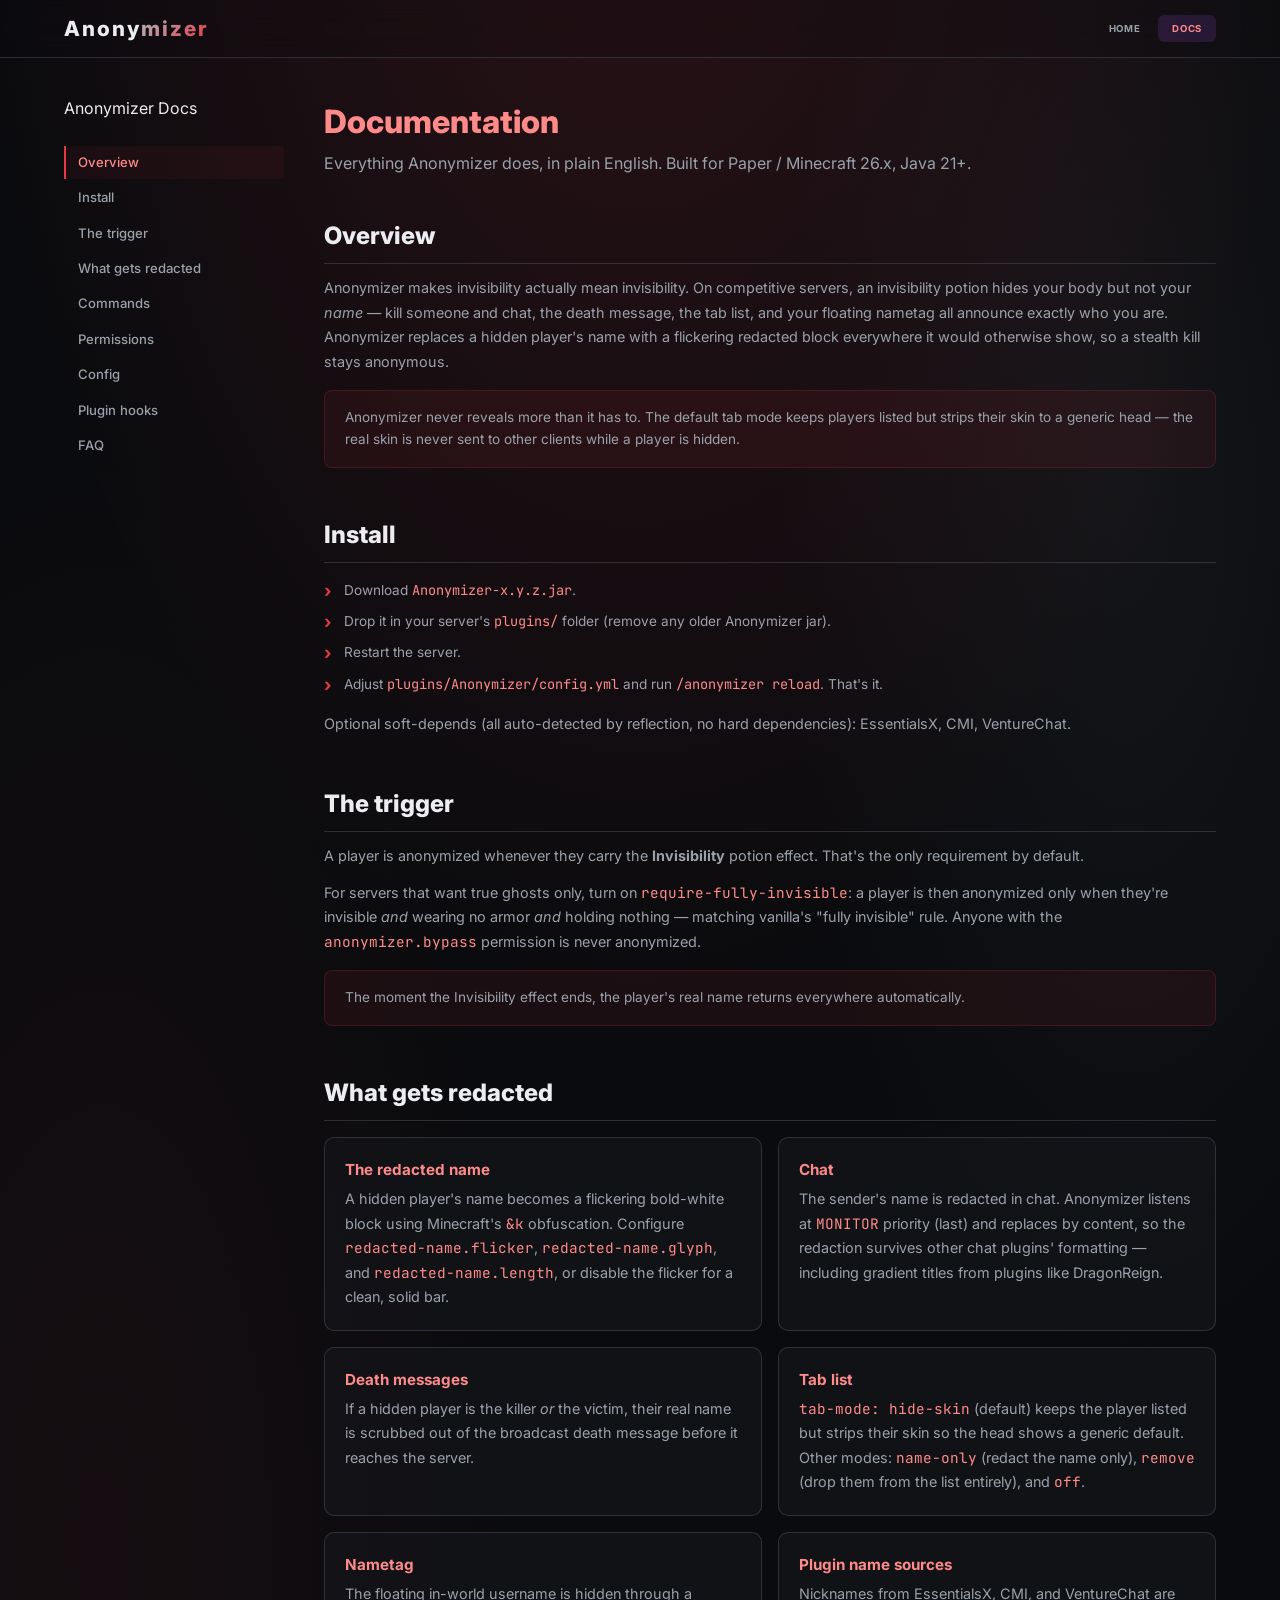
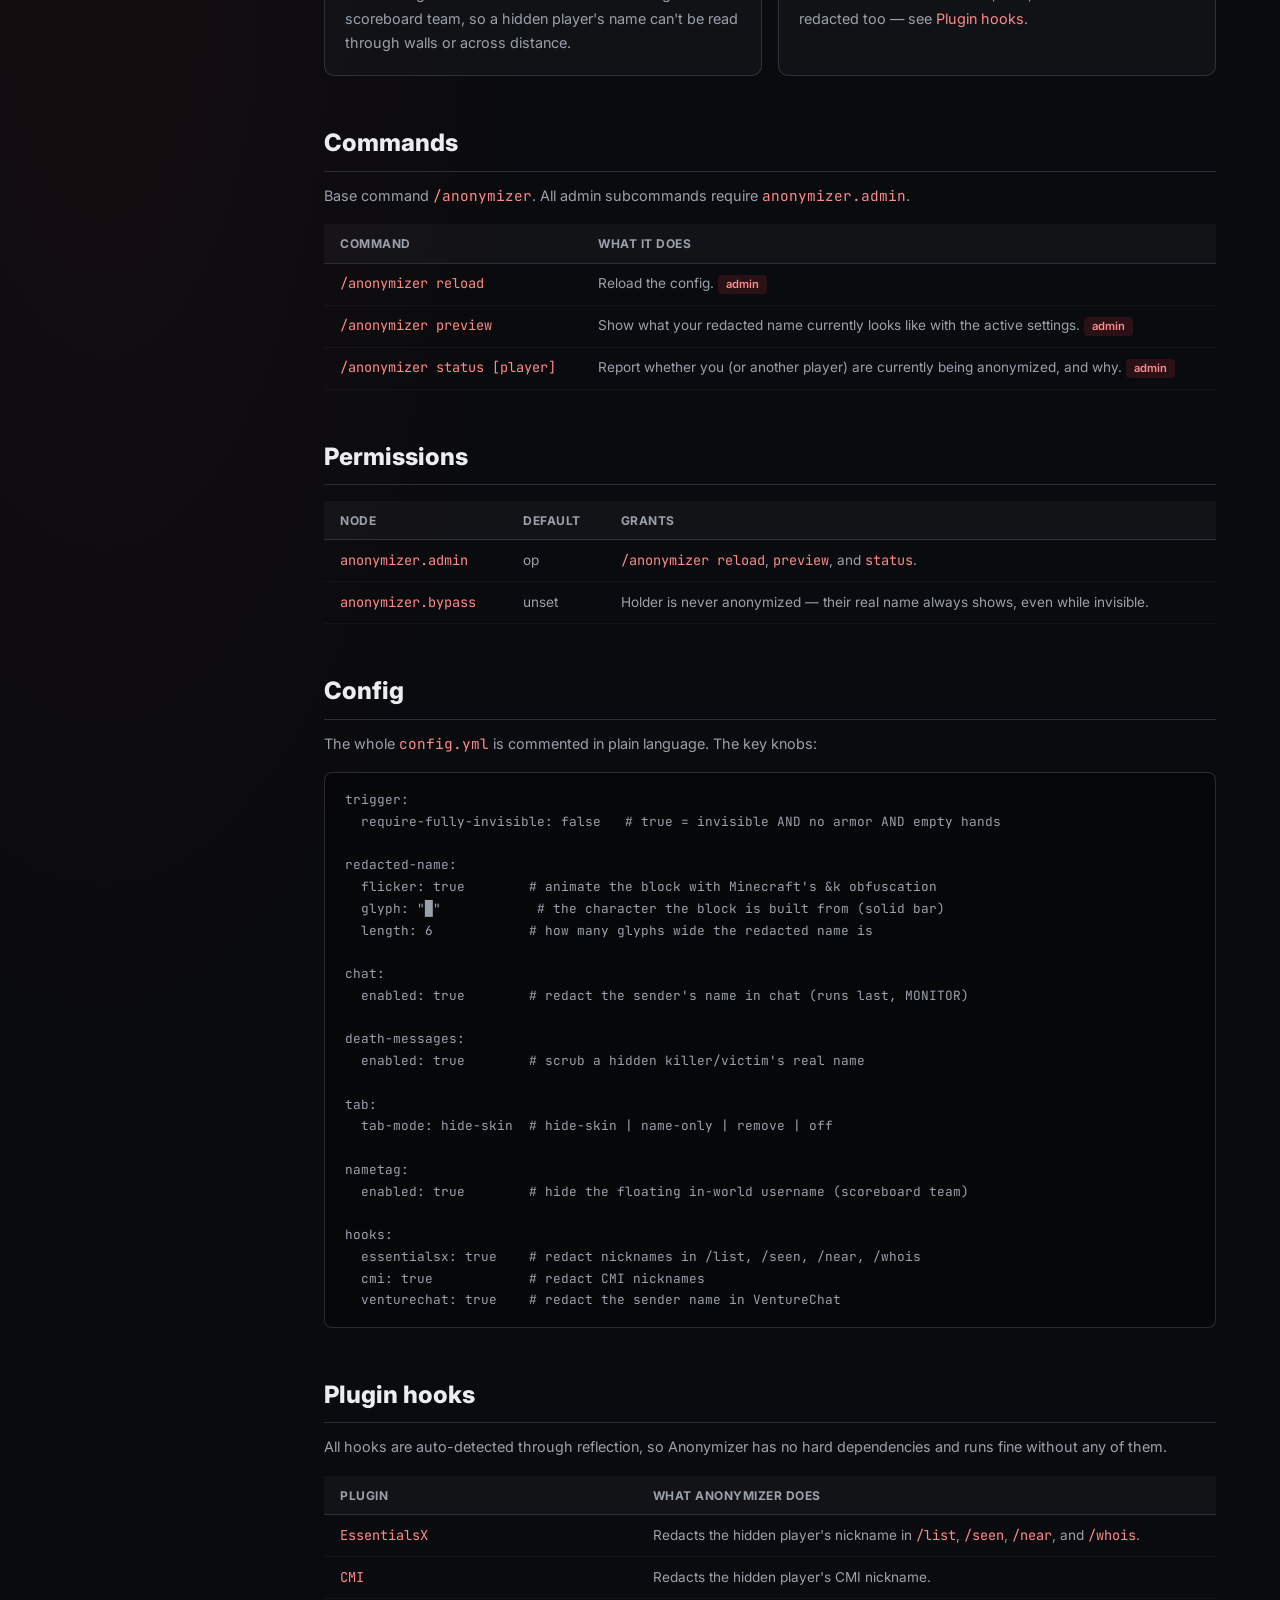
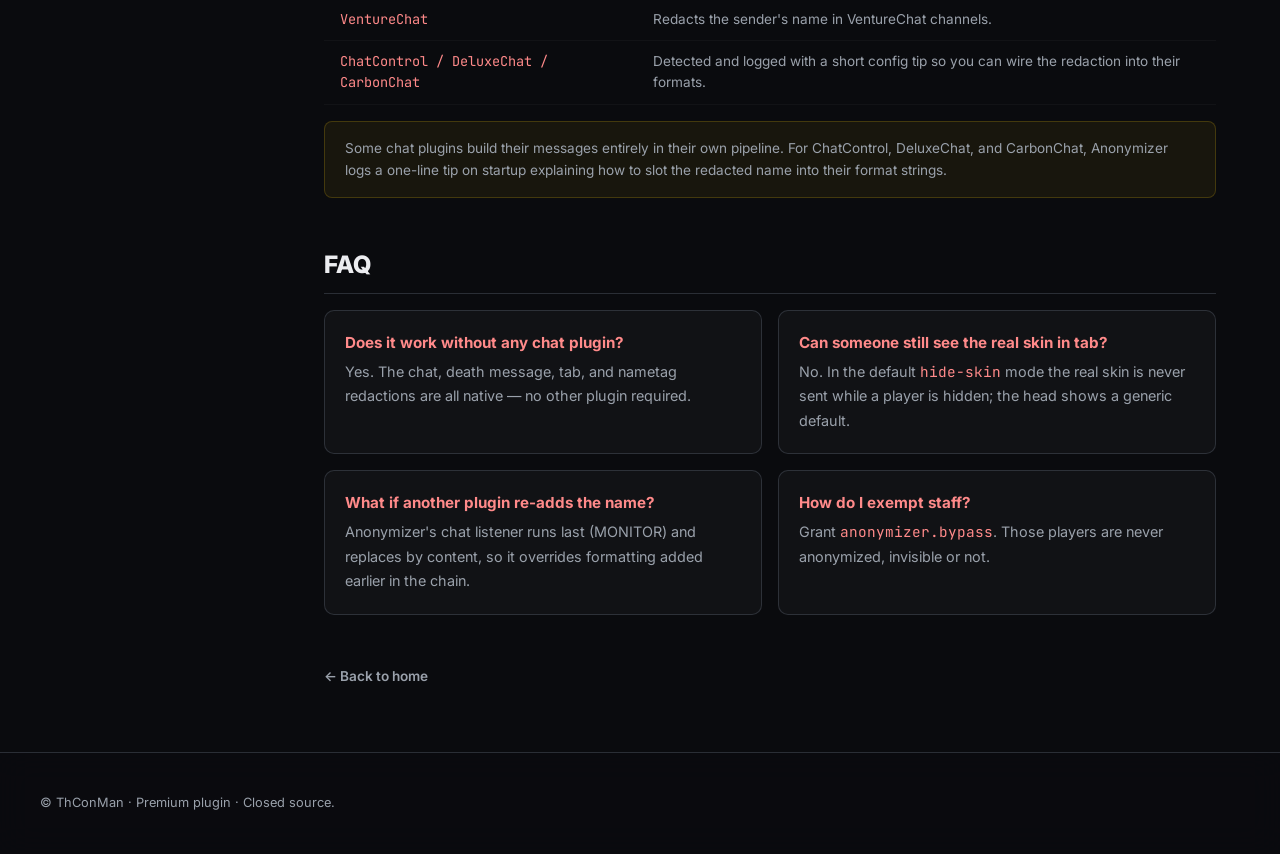
==== commit 307a6a53: "Reflect premium (paid) status — drop 'free' wording Co-Authored-By: Claude Opus 4.8 <noreply@anthrop" ====
--- a/docs.html
+++ b/docs.html
@@ -172,7 +172,7 @@
 
 <footer class="footer">
     <div class="footer-inner">
-        <p>&copy; ThConMan &middot; Free to use &middot; Not open source.</p>
+        <p>&copy; ThConMan &middot; Premium plugin &middot; Closed source.</p>
     </div>
 </footer>
 
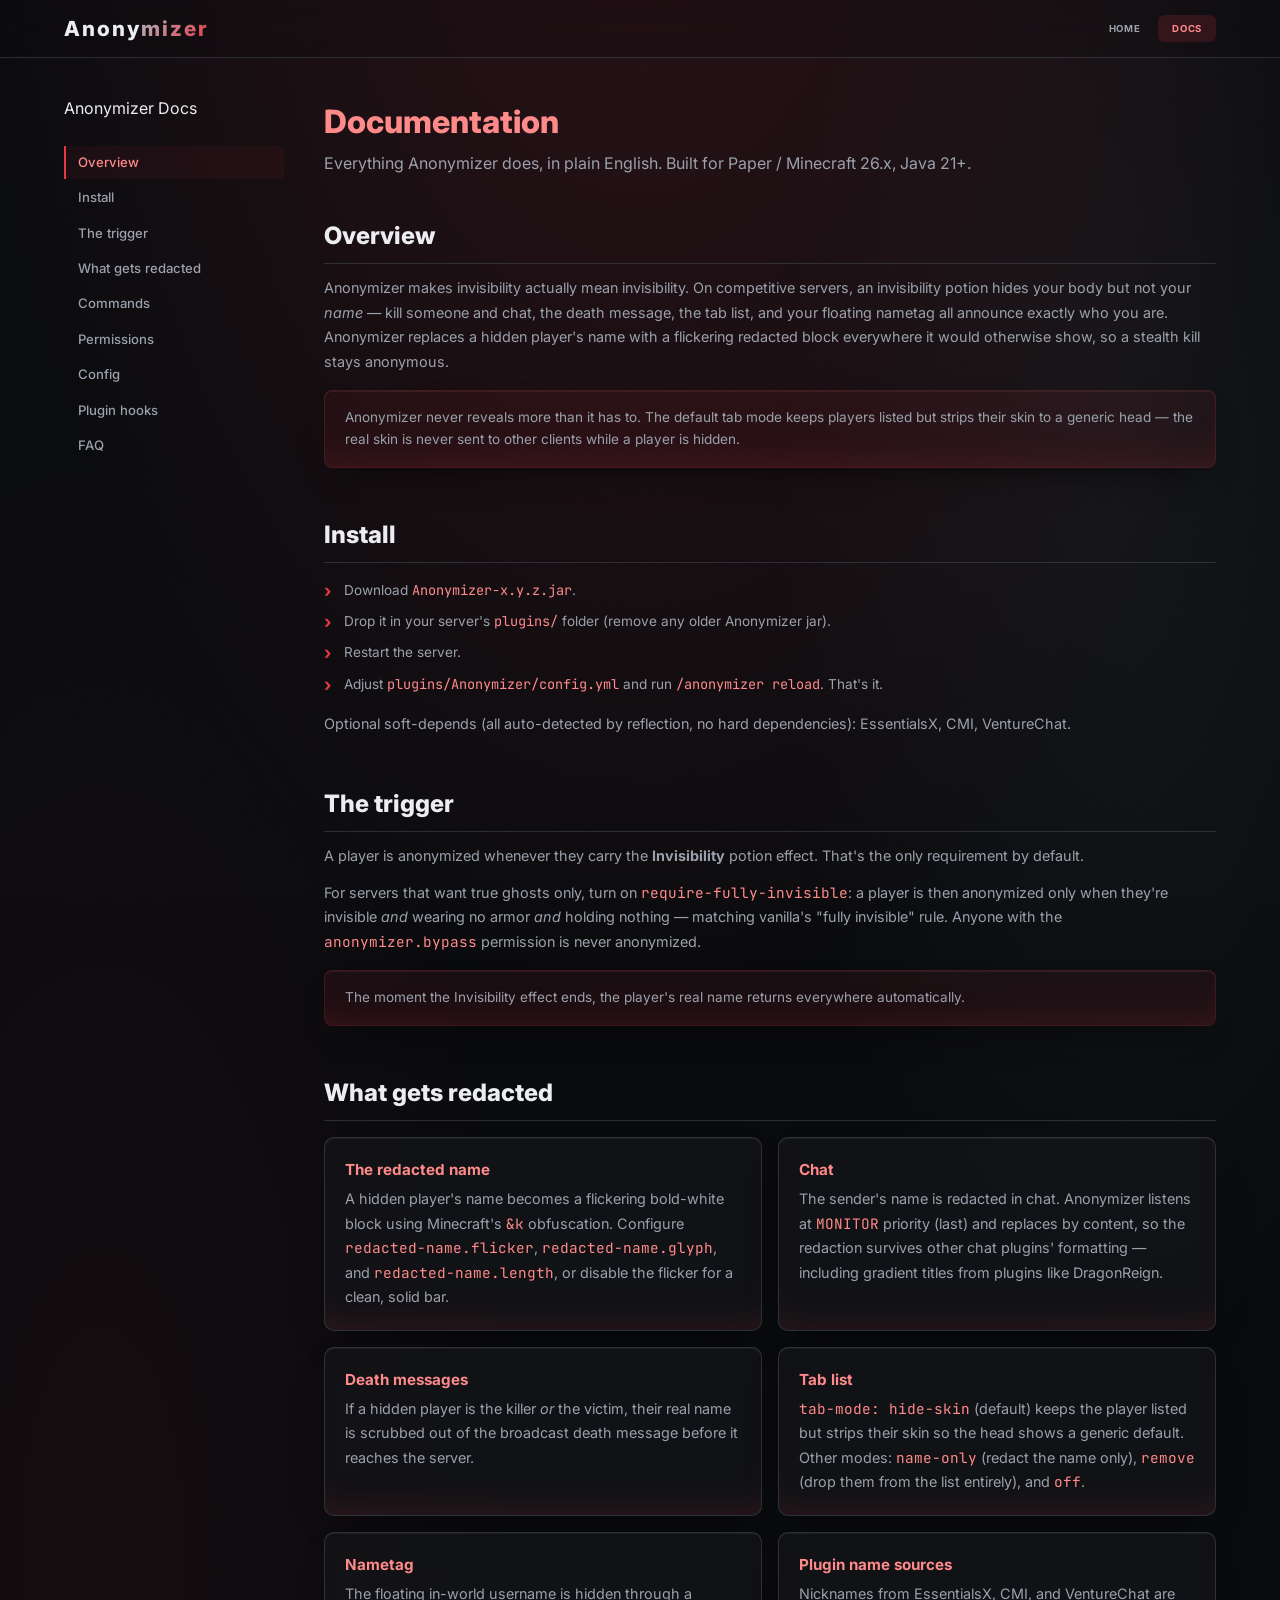
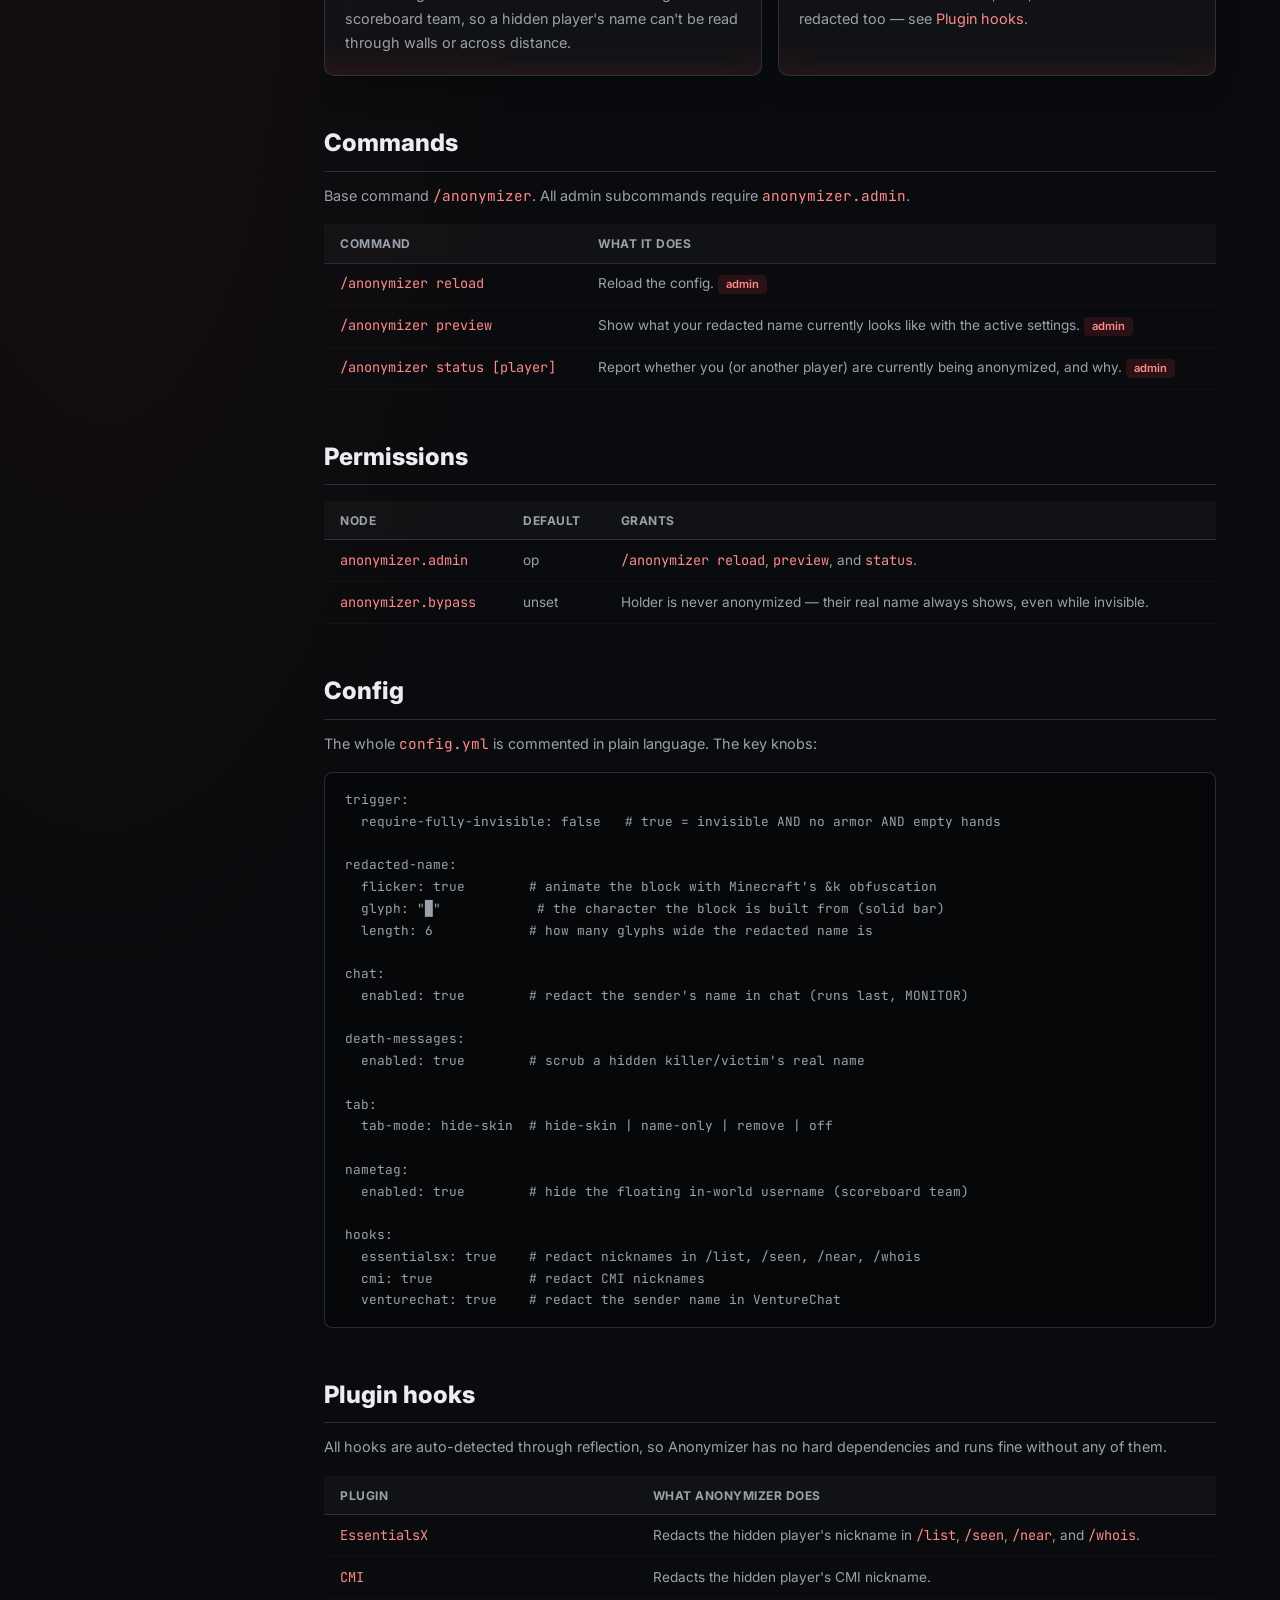
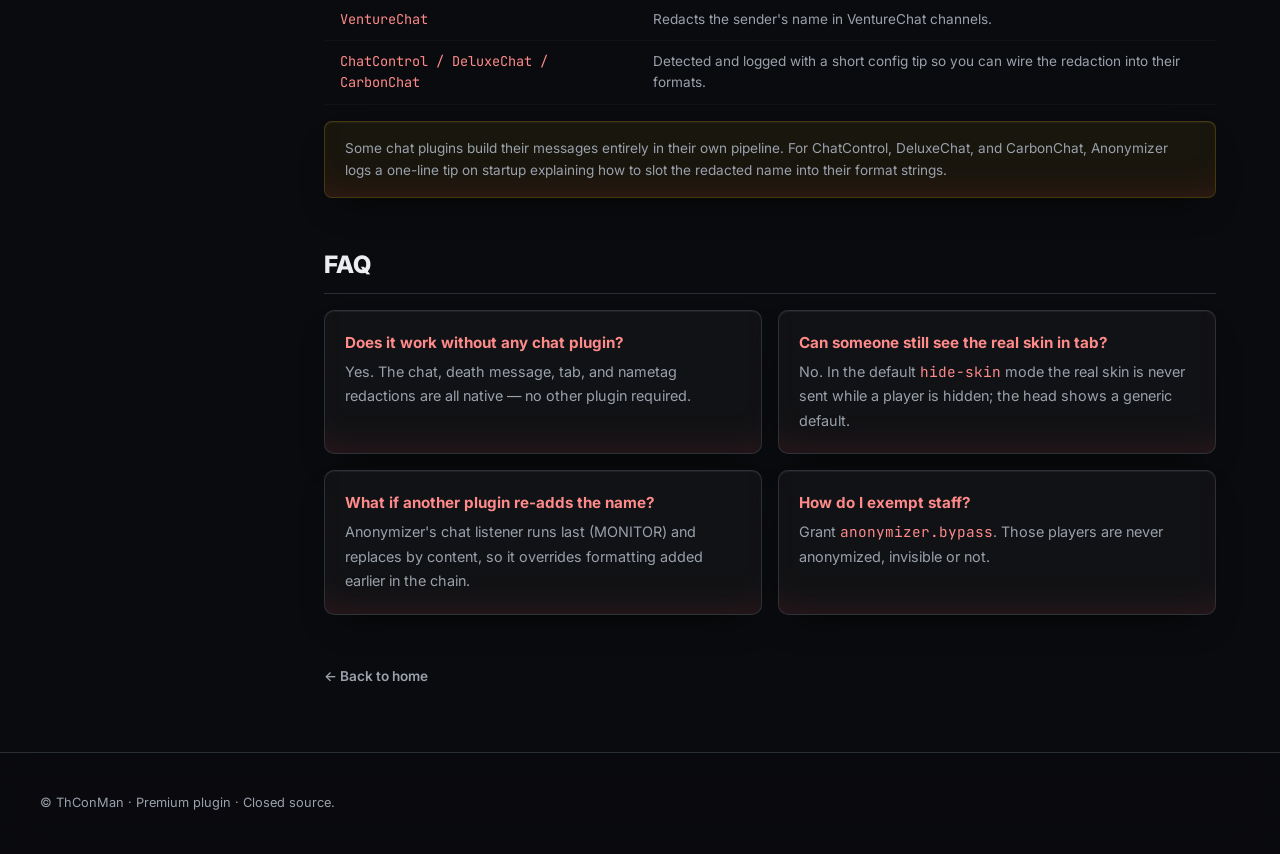
==== commit 0522e912: "Add a shared motion and depth layer to the plugin docs sites css/style.css is byte-identical across " ====
--- a/docs.html
+++ b/docs.html
@@ -187,5 +187,6 @@
     links.forEach((a, n) => a.classList.toggle('active', n === active));
 });
 </script>
+<script src="js/motion.js" defer></script>
 </body>
 </html>
--- a/css/style.css
+++ b/css/style.css
@@ -28,7 +28,7 @@
     font-family: 'Inter', -apple-system, BlinkMacSystemFont, 'Segoe UI', sans-serif;
     background: var(--bg-primary);
     background-image:
-        radial-gradient(ellipse at 20% 50%, rgba(168, 85, 247, 0.12) 0%, transparent 50%),
+        radial-gradient(ellipse at 20% 50%, color-mix(in srgb, var(--accent) 12%, transparent) 0%, transparent 50%),
         radial-gradient(ellipse at 80% 20%, rgba(88, 101, 242, 0.1) 0%, transparent 50%),
         radial-gradient(ellipse at 50% 90%, rgba(236, 72, 153, 0.09) 0%, transparent 50%),
         radial-gradient(ellipse at 10% 10%, rgba(100, 216, 255, 0.04) 0%, transparent 40%);
@@ -150,14 +150,14 @@
 }
 
 .nav-links a:hover {
-    background: rgba(168, 85, 247, 0.1);
+    background: color-mix(in srgb, var(--accent) 10%, transparent);
     color: var(--text);
 }
 
 .nav-links a:hover svg { opacity: 1; }
 
 .nav-links a.active {
-    background: rgba(168, 85, 247, 0.15);
+    background: color-mix(in srgb, var(--accent) 15%, transparent);
     color: var(--accent-light);
 }
 
@@ -346,14 +346,14 @@
 }
 
 .btn-primary {
-    background: linear-gradient(170deg, #b366ff 0%, #7c22cc 100%);
+    background: linear-gradient(170deg, var(--accent-light) 0%, var(--accent) 100%);
     color: #fff;
-    border: 1px solid rgba(179, 102, 255, 0.35);
+    border: 1px solid color-mix(in srgb, var(--accent) 35%, transparent);
 }
 
 .btn-primary:hover {
     filter: brightness(1.12);
-    box-shadow: 0 0 18px rgba(168, 85, 247, 0.45);
+    box-shadow: 0 0 18px color-mix(in srgb, var(--accent) 45%, transparent);
     color: #fff;
 }
 
@@ -366,7 +366,7 @@
 .btn-outline:hover {
     border-color: var(--accent);
     color: var(--accent-light);
-    background: rgba(168, 85, 247, 0.08);
+    background: color-mix(in srgb, var(--accent) 8%, transparent);
 }
 
 /* ── Section ── */
@@ -411,7 +411,7 @@
     backdrop-filter: blur(24px);
     -webkit-backdrop-filter: blur(24px);
     border: 1px solid var(--border);
-    border-top: 1px solid rgba(168, 85, 247, 0.3);
+    border-top: 1px solid color-mix(in srgb, var(--accent) 30%, transparent);
     border-radius: 12px;
     padding: 2rem 1.5rem;
     text-align: center;
@@ -420,8 +420,8 @@
 
 .feature-card:hover {
     transform: translateY(-6px);
-    border-color: rgba(168, 85, 247, 0.35);
-    box-shadow: 0 12px 40px rgba(168, 85, 247, 0.18), 0 0 0 1px rgba(168, 85, 247, 0.1);
+    border-color: color-mix(in srgb, var(--accent) 35%, transparent);
+    box-shadow: 0 12px 40px color-mix(in srgb, var(--accent) 18%, transparent), 0 0 0 1px color-mix(in srgb, var(--accent) 10%, transparent);
     background: rgba(24, 20, 40, 0.85);
 }
 
@@ -497,8 +497,8 @@
 
 .rank-card:hover {
     transform: translateY(-8px);
-    border-color: rgba(168, 85, 247, 0.35);
-    box-shadow: 0 16px 50px var(--accent-glow), 0 0 0 1px rgba(168, 85, 247, 0.1);
+    border-color: color-mix(in srgb, var(--accent) 35%, transparent);
+    box-shadow: 0 16px 50px var(--accent-glow), 0 0 0 1px color-mix(in srgb, var(--accent) 10%, transparent);
     background: rgba(20, 18, 34, 0.9);
 }
 
@@ -525,10 +525,10 @@
 }
 
 .rank-card.featured {
-    border-color: rgba(168, 85, 247, 0.35);
-    box-shadow: 0 0 50px var(--accent-glow), 0 0 100px rgba(168, 85, 247, 0.08);
+    border-color: color-mix(in srgb, var(--accent) 35%, transparent);
+    box-shadow: 0 0 50px var(--accent-glow), 0 0 100px color-mix(in srgb, var(--accent) 8%, transparent);
     position: relative;
-    background: linear-gradient(180deg, rgba(168, 85, 247, 0.1) 0%, var(--bg-card) 40%);
+    background: linear-gradient(180deg, color-mix(in srgb, var(--accent) 10%, transparent) 0%, var(--bg-card) 40%);
 }
 
 .rank-card.featured::before {
@@ -836,7 +836,7 @@
     backdrop-filter: blur(24px);
     -webkit-backdrop-filter: blur(24px);
     border: 1px solid var(--border);
-    border-top: 2px solid rgba(168, 85, 247, 0.3);
+    border-top: 2px solid color-mix(in srgb, var(--accent) 30%, transparent);
     border-radius: 16px;
     padding: 2rem;
     transition: transform 0.25s, border-color 0.3s, box-shadow 0.3s;
@@ -844,8 +844,8 @@
 
 .plugin-card:hover {
     transform: translateY(-6px);
-    border-color: rgba(168, 85, 247, 0.4);
-    box-shadow: 0 12px 40px rgba(168, 85, 247, 0.15), 0 0 0 1px rgba(168, 85, 247, 0.08);
+    border-color: color-mix(in srgb, var(--accent) 40%, transparent);
+    box-shadow: 0 12px 40px color-mix(in srgb, var(--accent) 15%, transparent), 0 0 0 1px color-mix(in srgb, var(--accent) 8%, transparent);
 }
 
 .plugin-header {
@@ -1740,7 +1740,7 @@
 
 .crate-card:hover {
     transform: translateY(-8px);
-    border-color: rgba(168, 85, 247, 0.35);
+    border-color: color-mix(in srgb, var(--accent) 35%, transparent);
     box-shadow: 0 16px 50px var(--accent-glow);
 }
 
@@ -1844,3 +1844,209 @@
     pointer-events: none;
     z-index: -1;
 }
+
+
+/* ═══════════════════════════════════════════════════════════════════════════
+   MOTION & DEPTH LAYER
+   ---------------------------------------------------------------------------
+   Shared by every plugin docs site. Nothing here names a colour: it all
+   derives from --accent, --border and --bg-card, so each plugin's accent file
+   drives the whole effect and one copy of this file serves all of them.
+
+   Driven by js/motion.js, which tags elements at runtime -- no markup edits.
+   Everything degrades to a static page under prefers-reduced-motion.
+   ═══════════════════════════════════════════════════════════════════════════ */
+
+/* ── Fine grain. Stops the large dark fields from banding and gives the
+      shading something to sit on. ── */
+body::after {
+    content: "";
+    position: fixed;
+    inset: 0;
+    z-index: 0;
+    pointer-events: none;
+    opacity: 0.5;
+    background-image: url("data:image/svg+xml,<svg xmlns='http://www.w3.org/2000/svg' width='140' height='140'><filter id='n'><feTurbulence type='fractalNoise' baseFrequency='.85' numOctaves='3'/><feColorMatrix type='saturate' values='0'/></filter><rect width='140' height='140' filter='url(%23n)' opacity='.03'/></svg>");
+}
+
+/* ── Scroll progress ── */
+.scroll-progress {
+    position: fixed;
+    top: 0;
+    left: 0;
+    z-index: 200;
+    width: 100%;
+    height: 2px;
+    transform: scaleX(var(--p, 0));
+    transform-origin: 0 50%;
+    background: linear-gradient(90deg,
+        color-mix(in srgb, var(--accent) 55%, transparent),
+        var(--accent) 60%,
+        var(--accent-light));
+    box-shadow: 0 0 12px var(--accent-glow);
+    pointer-events: none;
+}
+
+/* ── Nav lifts off the page once you leave the hero ── */
+.nav {
+    transition: background 0.3s ease, border-color 0.3s ease, box-shadow 0.3s ease;
+}
+.nav.is-stuck {
+    background: color-mix(in srgb, var(--bg-primary) 82%, transparent);
+    backdrop-filter: blur(20px) saturate(1.3);
+    -webkit-backdrop-filter: blur(20px) saturate(1.3);
+    box-shadow: 0 8px 30px -12px rgba(0, 0, 0, 0.7);
+}
+
+/* ── Reveal on scroll. Reuses the framework's existing .fade-in contract. ── */
+.fade-in[data-d="1"] { transition-delay: 0.07s; }
+.fade-in[data-d="2"] { transition-delay: 0.14s; }
+.fade-in[data-d="3"] { transition-delay: 0.21s; }
+.fade-in[data-d="4"] { transition-delay: 0.28s; }
+.fade-in[data-d="5"] { transition-delay: 0.35s; }
+
+/* ── Depth. Layered rather than flat: a hairline lit top edge, an accent-tinted
+      drop shadow instead of pure black, and a soft inner floor. ── */
+.feature-card,
+.step-card,
+.compat-item,
+.plugin-card,
+.cta-card,
+.docs-callout,
+.docs-grid-item {
+    position: relative;
+    box-shadow:
+        0 16px 36px -18px rgba(0, 0, 0, 0.75),
+        inset 0 1px 0 rgba(255, 255, 255, 0.055),
+        inset 0 -24px 44px -30px var(--accent-glow);
+    transition: transform 0.28s cubic-bezier(.22,.61,.36,1),
+                border-color 0.28s ease,
+                box-shadow 0.28s ease;
+}
+
+.feature-card:hover,
+.step-card:hover,
+.compat-item:hover,
+.docs-grid-item:hover {
+    transform: translateY(-5px);
+    border-color: color-mix(in srgb, var(--accent) 40%, transparent);
+    box-shadow:
+        0 30px 60px -26px var(--accent-glow-strong),
+        0 10px 24px -14px rgba(0, 0, 0, 0.7),
+        inset 0 1px 0 rgba(255, 255, 255, 0.08);
+}
+
+/* Step numbers read as struck medallions rather than flat text. */
+.step-number {
+    transition: transform 0.3s cubic-bezier(.34,1.3,.64,1), box-shadow 0.3s ease;
+}
+.step-card:hover .step-number {
+    transform: scale(1.08);
+    box-shadow: 0 0 26px var(--accent-glow-strong);
+}
+
+/* Feature glyphs lift with their card. */
+.feature-icon-wrap {
+    transition: transform 0.3s cubic-bezier(.34,1.3,.64,1);
+}
+.feature-card:hover .feature-icon-wrap {
+    transform: translateY(-3px) scale(1.06);
+}
+
+/* ── Specular sweep across buttons ── */
+.btn {
+    position: relative;
+    overflow: hidden;
+}
+.btn::after {
+    content: "";
+    position: absolute;
+    top: 0;
+    bottom: 0;
+    left: -80%;
+    width: 55%;
+    transform: skewX(-22deg);
+    background: linear-gradient(90deg, transparent, rgba(255, 255, 255, 0.28), transparent);
+    transition: left 0.55s cubic-bezier(.22,.61,.36,1);
+    pointer-events: none;
+}
+.btn:hover::after { left: 130%; }
+
+/* ── Section headings get a hairline rule that draws itself in ── */
+.section-title {
+    position: relative;
+}
+/* The framework centres .section-title, so the rule is centred too and grows
+   out from the middle. `translate` is the independent property, which composes
+   with the `transform` the animation drives rather than fighting it. */
+.section-title::after {
+    content: "";
+    position: absolute;
+    left: 50%;
+    translate: -50% 0;
+    bottom: -0.55rem;
+    width: 58px;
+    height: 2px;
+    border-radius: 2px;
+    background: linear-gradient(90deg, transparent, var(--accent), transparent);
+    transform: scaleX(0);
+    transform-origin: 50% 50%;
+    transition: transform 0.7s cubic-bezier(.22,.61,.36,1) 0.15s;
+}
+.section-title.visible::after { transform: scaleX(1); }
+
+/* ── Docs sidebar: mark the section you are actually reading ── */
+.docs-toc a {
+    position: relative;
+    transition: color 0.2s ease, padding-left 0.25s ease;
+}
+.docs-toc a.is-current {
+    color: var(--accent-light);
+    padding-left: 0.55rem;
+}
+.docs-toc a.is-current::before {
+    content: "";
+    position: absolute;
+    left: 0;
+    top: 50%;
+    width: 3px;
+    height: 1.05em;
+    border-radius: 2px;
+    transform: translateY(-50%);
+    background: var(--accent);
+    box-shadow: 0 0 10px var(--accent-glow-strong);
+}
+
+/* Table rows respond to the pointer so long reference tables stay trackable. */
+.docs-table tbody tr {
+    transition: background 0.18s ease;
+}
+.docs-table tbody tr:hover {
+    background: color-mix(in srgb, var(--accent) 7%, transparent);
+}
+
+/* Hard reveal, used by the motion script's failsafe and by print. Content on a
+   docs site must never stay hidden because an animation did not run. */
+.fade-in.fade-in-now {
+    opacity: 1 !important;
+    transform: none !important;
+    transition: none !important;
+}
+
+@media print {
+    .fade-in { opacity: 1 !important; transform: none !important; }
+    .scroll-progress { display: none !important; }
+}
+
+/* ── Reduced motion: everything above collapses to a static page ── */
+@media (prefers-reduced-motion: reduce) {
+    html { scroll-behavior: auto; }
+    *, *::before, *::after {
+        animation-duration: 0.001ms !important;
+        animation-iteration-count: 1 !important;
+        transition-duration: 0.001ms !important;
+    }
+    .fade-in { opacity: 1 !important; transform: none !important; }
+    .section-title::after { transform: scaleX(1); }
+    .scroll-progress { display: none; }
+}
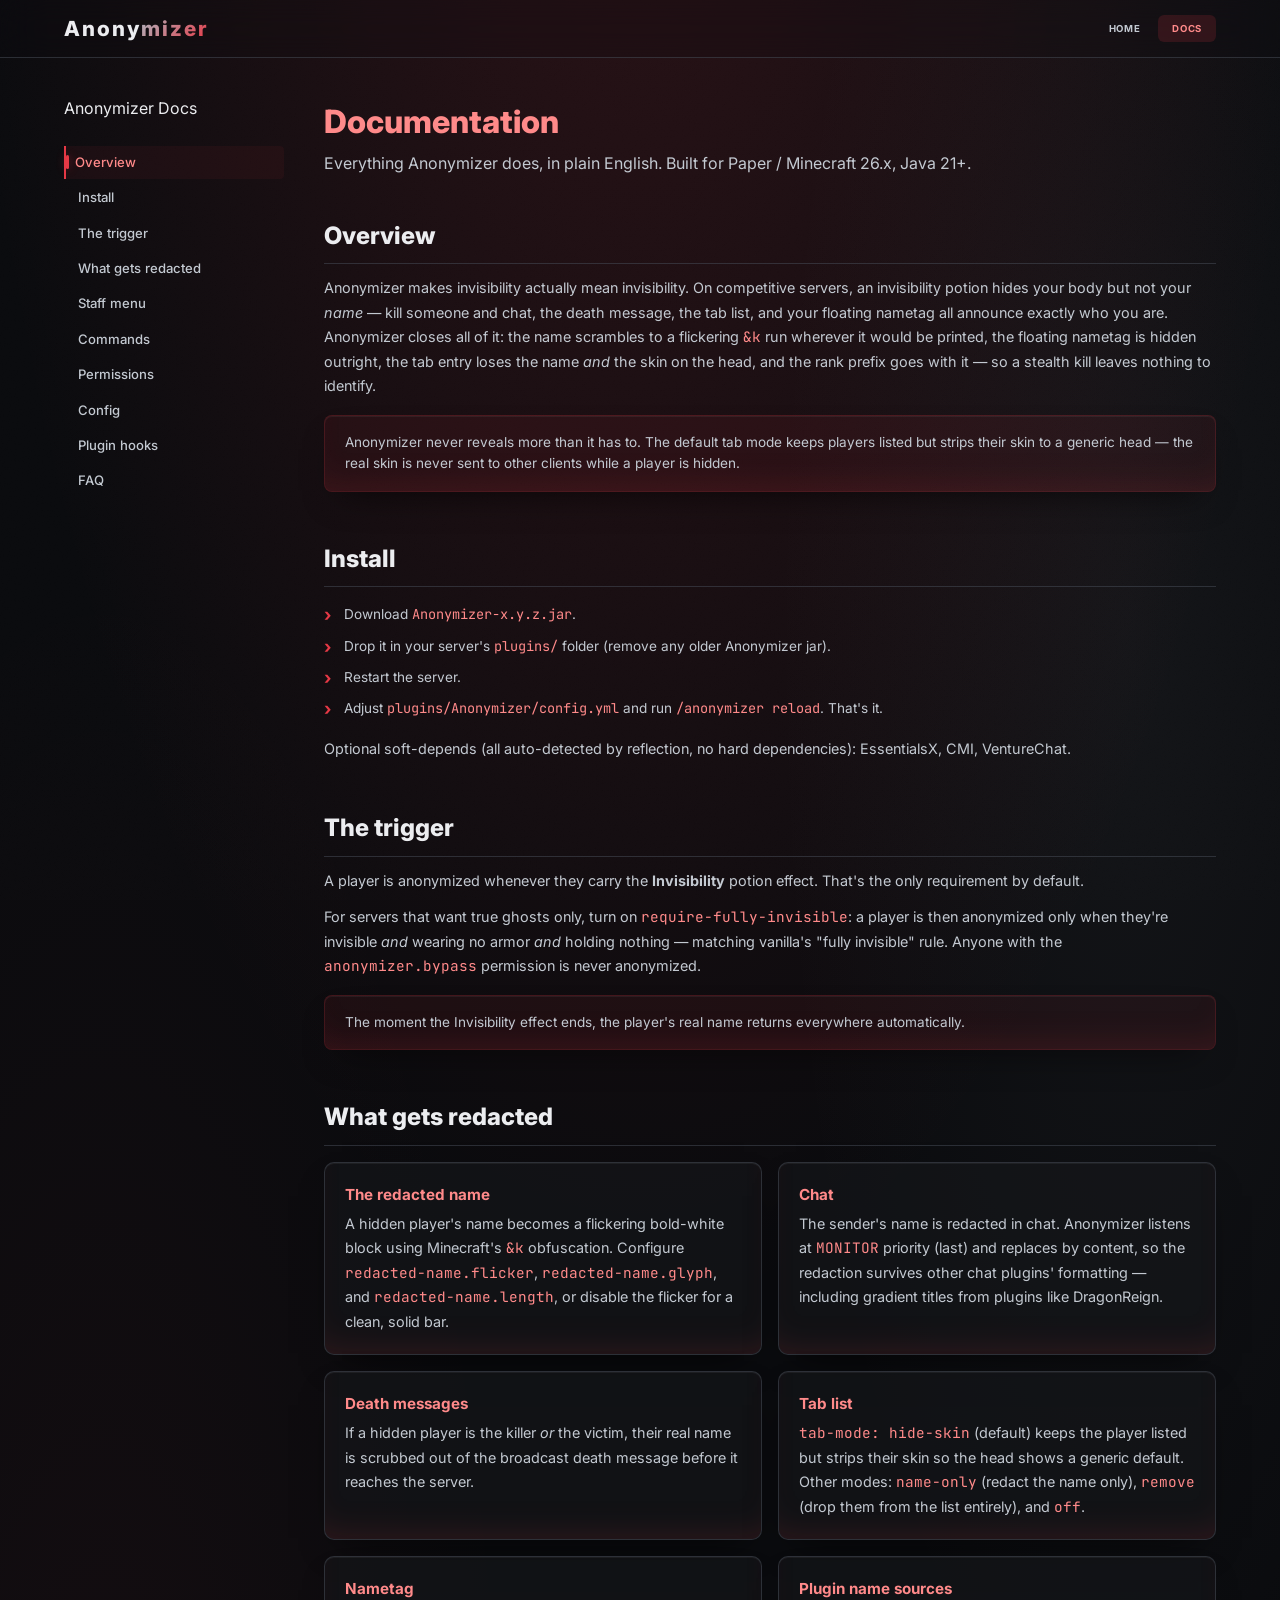
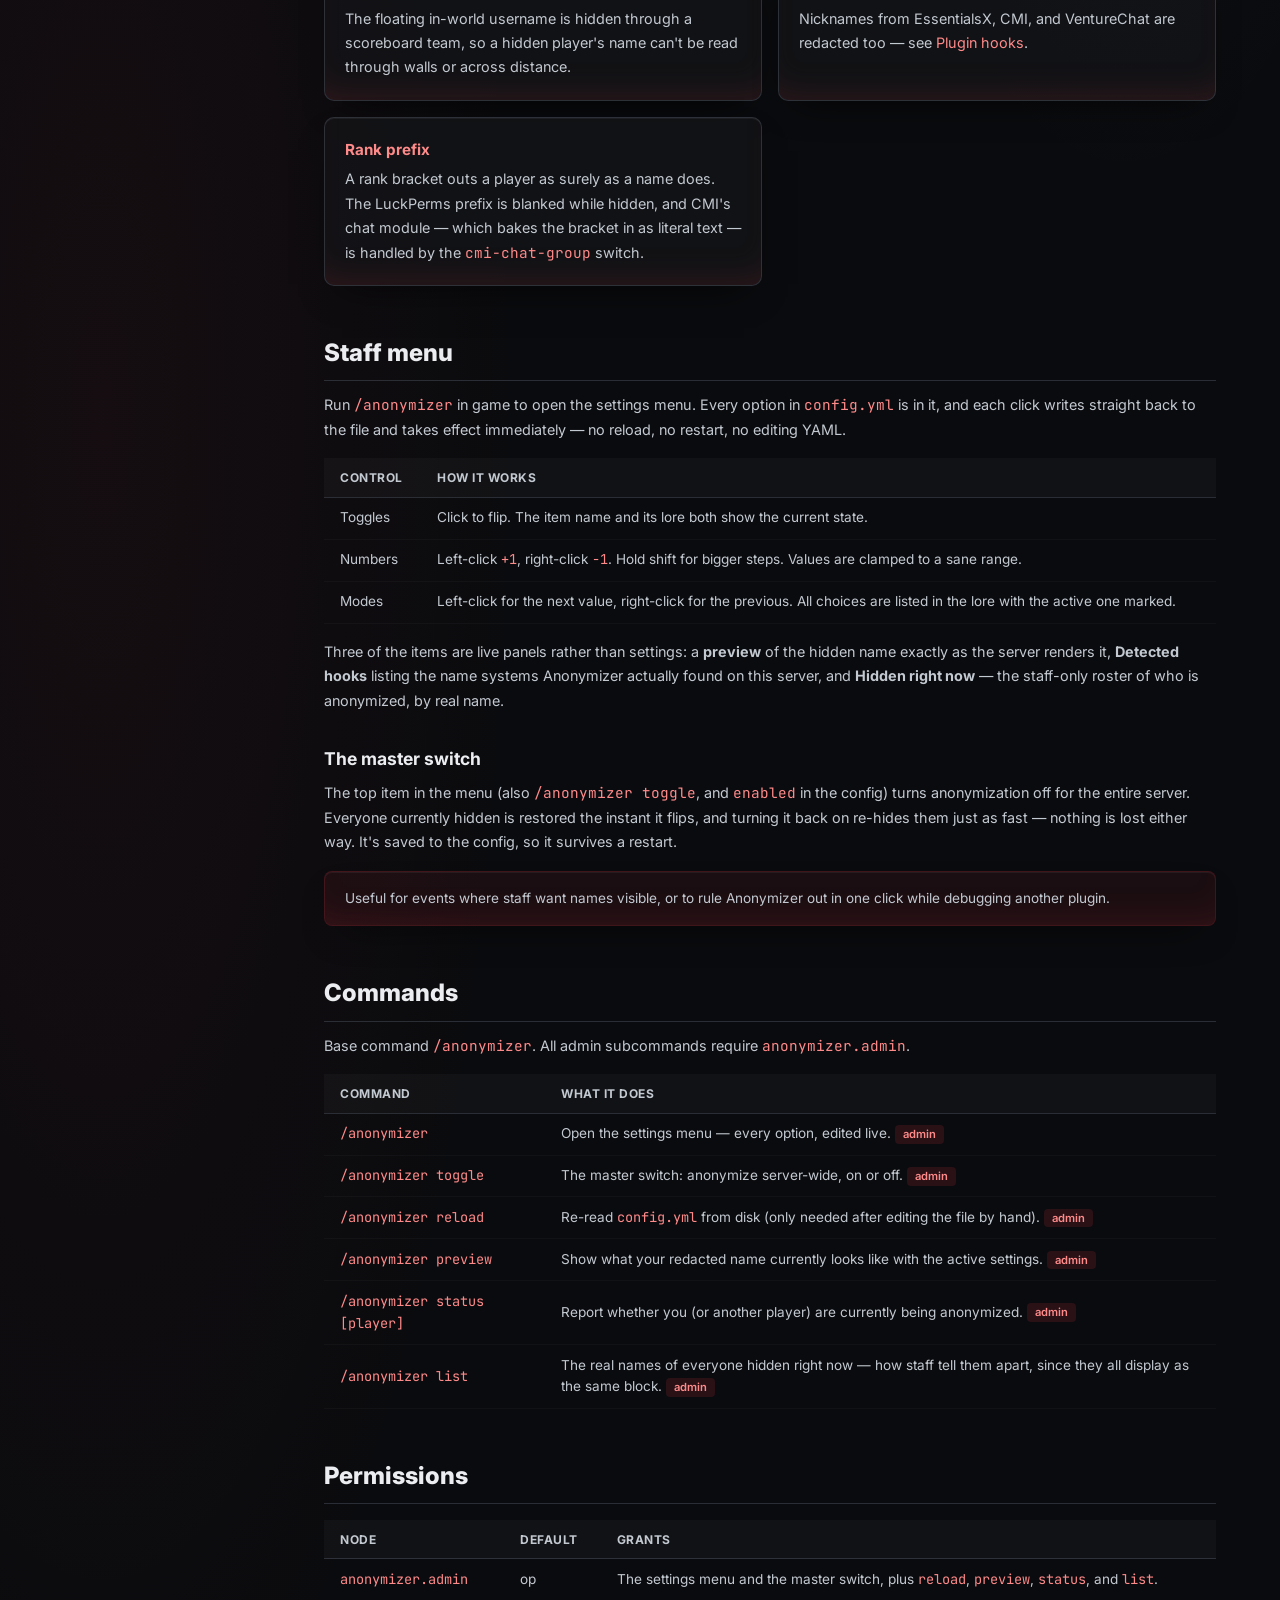
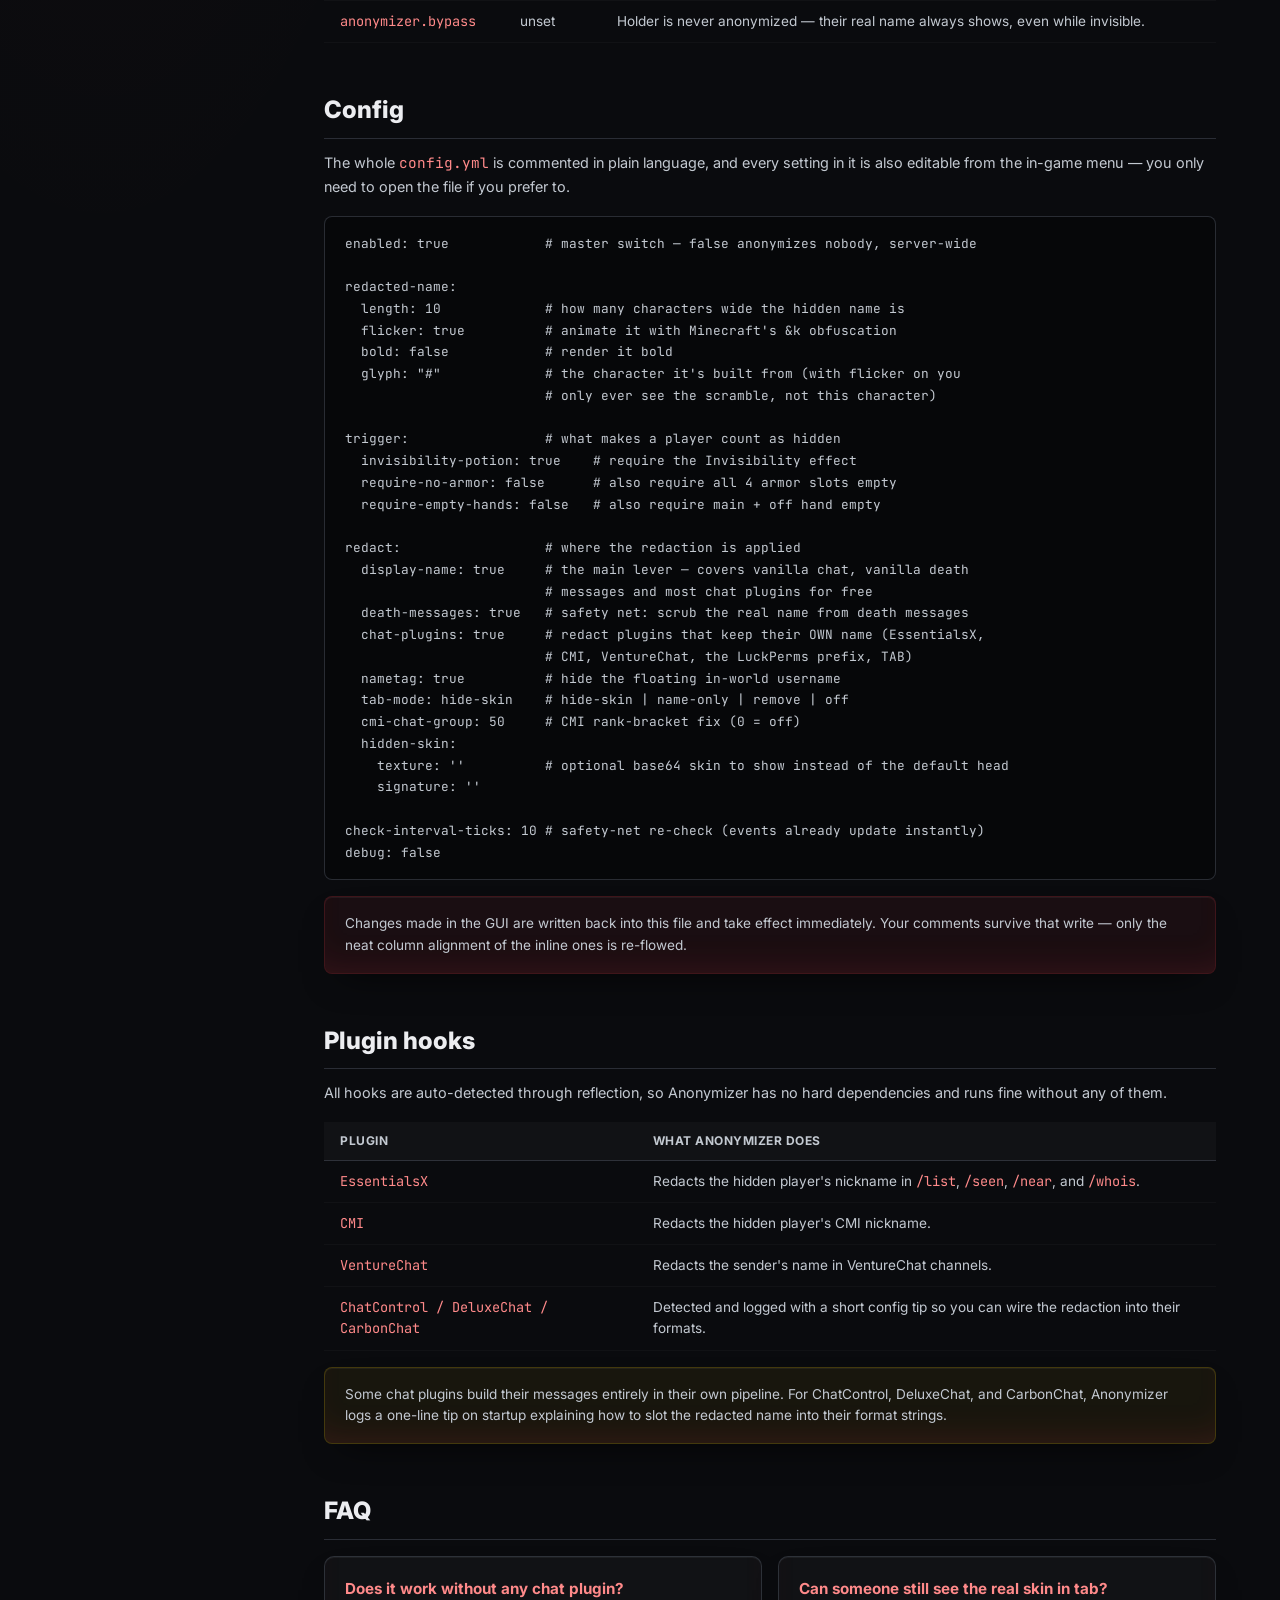
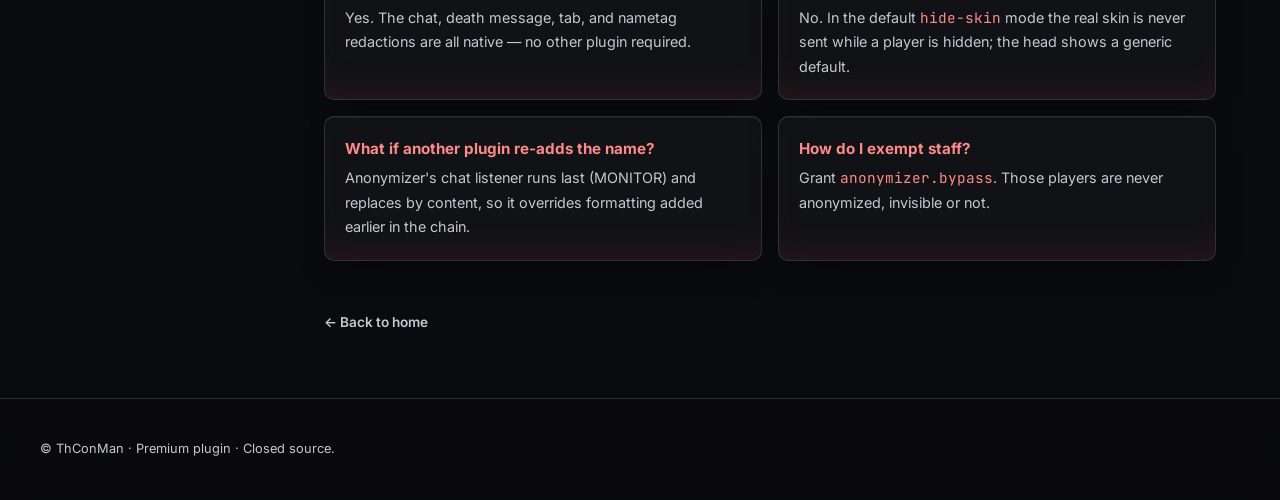
==== commit 1f9872a6: "auto-sync: 6 file(s) - 2026-08-12 19:51:55" ====
--- a/docs.html
+++ b/docs.html
@@ -34,6 +34,7 @@
             <a href="#install">Install</a>
             <a href="#trigger">The trigger</a>
             <a href="#redacted">What gets redacted</a>
+            <a href="#gui">Staff menu</a>
             <a href="#commands">Commands</a>
             <a href="#permissions">Permissions</a>
             <a href="#config">Config</a>
@@ -48,7 +49,7 @@
 
         <section class="docs-section" id="overview">
             <h2>Overview</h2>
-            <p>Anonymizer makes invisibility actually mean invisibility. On competitive servers, an invisibility potion hides your body but not your <em>name</em> — kill someone and chat, the death message, the tab list, and your floating nametag all announce exactly who you are. Anonymizer replaces a hidden player's name with a flickering redacted block everywhere it would otherwise show, so a stealth kill stays anonymous.</p>
+            <p>Anonymizer makes invisibility actually mean invisibility. On competitive servers, an invisibility potion hides your body but not your <em>name</em> — kill someone and chat, the death message, the tab list, and your floating nametag all announce exactly who you are. Anonymizer closes all of it: the name scrambles to a flickering <span class="mono">&amp;k</span> run wherever it would be printed, the floating nametag is hidden outright, the tab entry loses the name <em>and</em> the skin on the head, and the rank prefix goes with it — so a stealth kill leaves nothing to identify.</p>
             <div class="docs-callout">Anonymizer never reveals more than it has to. The default tab mode keeps players listed but strips their skin to a generic head — the real skin is never sent to other clients while a player is hidden.</div>
         </section>
 
@@ -79,7 +80,27 @@
                 <div class="docs-grid-item"><h4>Tab list</h4><p><span class="mono">tab-mode: hide-skin</span> (default) keeps the player listed but strips their skin so the head shows a generic default. Other modes: <span class="mono">name-only</span> (redact the name only), <span class="mono">remove</span> (drop them from the list entirely), and <span class="mono">off</span>.</p></div>
                 <div class="docs-grid-item"><h4>Nametag</h4><p>The floating in-world username is hidden through a scoreboard team, so a hidden player's name can't be read through walls or across distance.</p></div>
                 <div class="docs-grid-item"><h4>Plugin name sources</h4><p>Nicknames from EssentialsX, CMI, and VentureChat are redacted too — see <a href="#hooks">Plugin hooks</a>.</p></div>
-            </div>
+                <div class="docs-grid-item"><h4>Rank prefix</h4><p>A rank bracket outs a player as surely as a name does. The LuckPerms prefix is blanked while hidden, and CMI's chat module — which bakes the bracket in as literal text — is handled by the <span class="mono">cmi-chat-group</span> switch.</p></div>
+            </div>
+        </section>
+
+        <section class="docs-section" id="gui">
+            <h2>Staff menu</h2>
+            <p>Run <span class="mono">/anonymizer</span> in game to open the settings menu. Every option in <span class="mono">config.yml</span> is in it, and each click writes straight back to the file and takes effect immediately — no reload, no restart, no editing YAML.</p>
+            <div class="docs-table-wrap">
+                <table class="docs-table">
+                    <thead><tr><th>Control</th><th>How it works</th></tr></thead>
+                    <tbody>
+                        <tr><td>Toggles</td><td>Click to flip. The item name and its lore both show the current state.</td></tr>
+                        <tr><td>Numbers</td><td>Left-click <span class="mono">+1</span>, right-click <span class="mono">-1</span>. Hold shift for bigger steps. Values are clamped to a sane range.</td></tr>
+                        <tr><td>Modes</td><td>Left-click for the next value, right-click for the previous. All choices are listed in the lore with the active one marked.</td></tr>
+                    </tbody>
+                </table>
+            </div>
+            <p>Three of the items are live panels rather than settings: a <strong>preview</strong> of the hidden name exactly as the server renders it, <strong>Detected hooks</strong> listing the name systems Anonymizer actually found on this server, and <strong>Hidden right now</strong> — the staff-only roster of who is anonymized, by real name.</p>
+            <h3 style="margin-top:2rem;">The master switch</h3>
+            <p>The top item in the menu (also <span class="mono">/anonymizer toggle</span>, and <span class="mono">enabled</span> in the config) turns anonymization off for the entire server. Everyone currently hidden is restored the instant it flips, and turning it back on re-hides them just as fast — nothing is lost either way. It's saved to the config, so it survives a restart.</p>
+            <div class="docs-callout">Useful for events where staff want names visible, or to rule Anonymizer out in one click while debugging another plugin.</div>
         </section>
 
         <section class="docs-section" id="commands">
@@ -89,9 +110,12 @@
                 <table class="docs-table">
                     <thead><tr><th>Command</th><th>What it does</th></tr></thead>
                     <tbody>
-                        <tr><td><span class="mono">/anonymizer reload</span></td><td>Reload the config. <span class="docs-tag docs-tag-op">admin</span></td></tr>
+                        <tr><td><span class="mono">/anonymizer</span></td><td>Open the settings menu &mdash; every option, edited live. <span class="docs-tag docs-tag-op">admin</span></td></tr>
+                        <tr><td><span class="mono">/anonymizer toggle</span></td><td>The master switch: anonymize server-wide, on or off. <span class="docs-tag docs-tag-op">admin</span></td></tr>
+                        <tr><td><span class="mono">/anonymizer reload</span></td><td>Re-read <span class="mono">config.yml</span> from disk (only needed after editing the file by hand). <span class="docs-tag docs-tag-op">admin</span></td></tr>
                         <tr><td><span class="mono">/anonymizer preview</span></td><td>Show what your redacted name currently looks like with the active settings. <span class="docs-tag docs-tag-op">admin</span></td></tr>
-                        <tr><td><span class="mono">/anonymizer status [player]</span></td><td>Report whether you (or another player) are currently being anonymized, and why. <span class="docs-tag docs-tag-op">admin</span></td></tr>
+                        <tr><td><span class="mono">/anonymizer status [player]</span></td><td>Report whether you (or another player) are currently being anonymized. <span class="docs-tag docs-tag-op">admin</span></td></tr>
+                        <tr><td><span class="mono">/anonymizer list</span></td><td>The real names of everyone hidden right now &mdash; how staff tell them apart, since they all display as the same block. <span class="docs-tag docs-tag-op">admin</span></td></tr>
                     </tbody>
                 </table>
             </div>
@@ -103,7 +127,7 @@
                 <table class="docs-table">
                     <thead><tr><th>Node</th><th>Default</th><th>Grants</th></tr></thead>
                     <tbody>
-                        <tr><td><span class="mono">anonymizer.admin</span></td><td>op</td><td><span class="mono">/anonymizer reload</span>, <span class="mono">preview</span>, and <span class="mono">status</span>.</td></tr>
+                        <tr><td><span class="mono">anonymizer.admin</span></td><td>op</td><td>The settings menu and the master switch, plus <span class="mono">reload</span>, <span class="mono">preview</span>, <span class="mono">status</span>, and <span class="mono">list</span>.</td></tr>
                         <tr><td><span class="mono">anonymizer.bypass</span></td><td>unset</td><td>Holder is never anonymized — their real name always shows, even while invisible.</td></tr>
                     </tbody>
                 </table>
@@ -112,31 +136,37 @@
 
         <section class="docs-section" id="config">
             <h2>Config</h2>
-            <p>The whole <span class="mono">config.yml</span> is commented in plain language. The key knobs:</p>
-            <pre class="docs-code">trigger:
-  require-fully-invisible: false   # true = invisible AND no armor AND empty hands
+            <p>The whole <span class="mono">config.yml</span> is commented in plain language, and every setting in it is also editable from the in-game menu &mdash; you only need to open the file if you prefer to.</p>
+            <pre class="docs-code">enabled: true            # master switch — false anonymizes nobody, server-wide
 
 redacted-name:
-  flicker: true        # animate the block with Minecraft's &k obfuscation
-  glyph: "&#9608;"            # the character the block is built from (solid bar)
-  length: 6            # how many glyphs wide the redacted name is
-
-chat:
-  enabled: true        # redact the sender's name in chat (runs last, MONITOR)
-
-death-messages:
-  enabled: true        # scrub a hidden killer/victim's real name
-
-tab:
-  tab-mode: hide-skin  # hide-skin | name-only | remove | off
-
-nametag:
-  enabled: true        # hide the floating in-world username (scoreboard team)
-
-hooks:
-  essentialsx: true    # redact nicknames in /list, /seen, /near, /whois
-  cmi: true            # redact CMI nicknames
-  venturechat: true    # redact the sender name in VentureChat</pre>
+  length: 10             # how many characters wide the hidden name is
+  flicker: true          # animate it with Minecraft's &amp;k obfuscation
+  bold: false            # render it bold
+  glyph: "#"             # the character it's built from (with flicker on you
+                         # only ever see the scramble, not this character)
+
+trigger:                 # what makes a player count as hidden
+  invisibility-potion: true    # require the Invisibility effect
+  require-no-armor: false      # also require all 4 armor slots empty
+  require-empty-hands: false   # also require main + off hand empty
+
+redact:                  # where the redaction is applied
+  display-name: true     # the main lever — covers vanilla chat, vanilla death
+                         # messages and most chat plugins for free
+  death-messages: true   # safety net: scrub the real name from death messages
+  chat-plugins: true     # redact plugins that keep their OWN name (EssentialsX,
+                         # CMI, VentureChat, the LuckPerms prefix, TAB)
+  nametag: true          # hide the floating in-world username
+  tab-mode: hide-skin    # hide-skin | name-only | remove | off
+  cmi-chat-group: 50     # CMI rank-bracket fix (0 = off)
+  hidden-skin:
+    texture: ''          # optional base64 skin to show instead of the default head
+    signature: ''
+
+check-interval-ticks: 10 # safety-net re-check (events already update instantly)
+debug: false</pre>
+            <div class="docs-callout">Changes made in the GUI are written back into this file and take effect immediately. Your comments survive that write &mdash; only the neat column alignment of the inline ones is re-flowed.</div>
         </section>
 
         <section class="docs-section" id="hooks">
--- a/css/style.css
+++ b/css/style.css
@@ -2050,3 +2050,21 @@
     .section-title::after { transform: scaleX(1); }
     .scroll-progress { display: none; }
 }
+
+/* --- real Minecraft item art -----------------------------------------------
+   The feature glyphs are the game's own textures, extracted from the client
+   jar and embedded in SVG: flat items are the raw 16x16, solid blocks are
+   projected onto an isometric cube with vanilla face shading baked in. Drawn
+   pixelated on purpose - smoothing a 16x16 texture is what makes a Minecraft
+   site look cheap. */
+.mc {
+    display: inline-block;
+    background-repeat: no-repeat;
+    background-position: center;
+    background-size: contain;
+    image-rendering: pixelated;
+}
+/* A flat item leaves a margin in its tile; a block fills more of it, exactly
+   as it does in a real inventory slot. */
+.feature-icon-wrap .mc { width: 32px; height: 32px; }
+.feature-icon-wrap .mc.block { width: 40px; height: 40px; }
--- a/css/anonymizer.css
+++ b/css/anonymizer.css
@@ -9,7 +9,9 @@
     --border-light: rgba(120, 128, 140, 0.85);
     --glass: rgba(255, 255, 255, 0.03);
     --text: #ecedf0;
-    --text-muted: #9aa1ab;
+    --text-muted: #c3c9d1;
+    /* Raised well past the AA floor: light-on-dark body copy near the
+       minimum reads as washed-out grey rather than merely legible. */
     --accent: #E63946;
     --accent-light: #FF8A8A;
     --accent-glow: rgba(230, 57, 70, 0.22);
@@ -54,7 +56,11 @@
 }
 
 .btn-primary {
-    background: linear-gradient(135deg, var(--accent) 0%, #8f1d27 100%);
+    /* Starts a shade deeper than --accent: white on #E63946 measured 4.17:1,
+       just under AA. #d8323f clears it at 4.72:1 and is indistinguishable
+       at a glance. The accent token itself is untouched -- it passes
+       everywhere else it is used. */
+    background: linear-gradient(135deg, #d8323f 0%, #8f1d27 100%);
     color: #fff;
     border: 1px solid rgba(230, 57, 70, 0.35);
 }
@@ -137,20 +143,33 @@
 }
 .section-subtitle { text-shadow: none; }
 
-/* ── Redacted block flourish (stealth motif) ── */
+/* ── Redacted name (stealth motif) ──────────────────────────────────────
+ * This is the in-game look: Minecraft's &k obfuscation, a run of glyphs that
+ * re-rolls every frame. NOT a censor bar — the plugin's default is flickering
+ * text, so the site has to show flickering text. js/motion.js swaps the
+ * characters; the monospace + fixed width here keep the line from reflowing
+ * while it scrambles. Without JS the literal glyphs render as a static block,
+ * which is exactly the plugin's `flicker: false` mode. */
 .redacted {
     display: inline-block;
-    background: #ecedf0;
-    color: transparent;
-    border-radius: 2px;
-    padding: 0 0.15em;
+    font-family: 'JetBrains Mono', 'Fira Code', monospace;
+    font-weight: 700;
+    font-size: 0.94em;
+    color: #f4f5f7;
+    letter-spacing: 0.04em;
+    white-space: pre;
+    text-shadow: 0 0 10px rgba(230, 57, 70, 0.28);
     margin: 0 1px;
-    animation: redact-flicker 1.1s steps(2, end) infinite;
     user-select: none;
+    -webkit-user-select: none;
 }
-@keyframes redact-flicker {
-    0%, 100% { opacity: 1; }
-    45% { opacity: 0.55; }
-    50% { opacity: 0.85; }
-    72% { opacity: 0.4; }
-}
+
+/* Real Minecraft item art for the feature cards. */
+.mc-paper         { background-image: url("../icons/paper.svg"); }
+.mc-writable_book { background-image: url("../icons/writable_book.svg"); }
+.mc-bone          { background-image: url("../icons/bone.svg"); }
+.mc-book          { background-image: url("../icons/book.svg"); }
+.mc-armor_stand   { background-image: url("../icons/armor_stand.svg"); }
+.mc-tripwire_hook { background-image: url("../icons/tripwire_hook.svg"); }
+.mc-observer      { background-image: url("../icons/observer.svg"); }
+.mc-spyglass      { background-image: url("../icons/spyglass.svg"); }
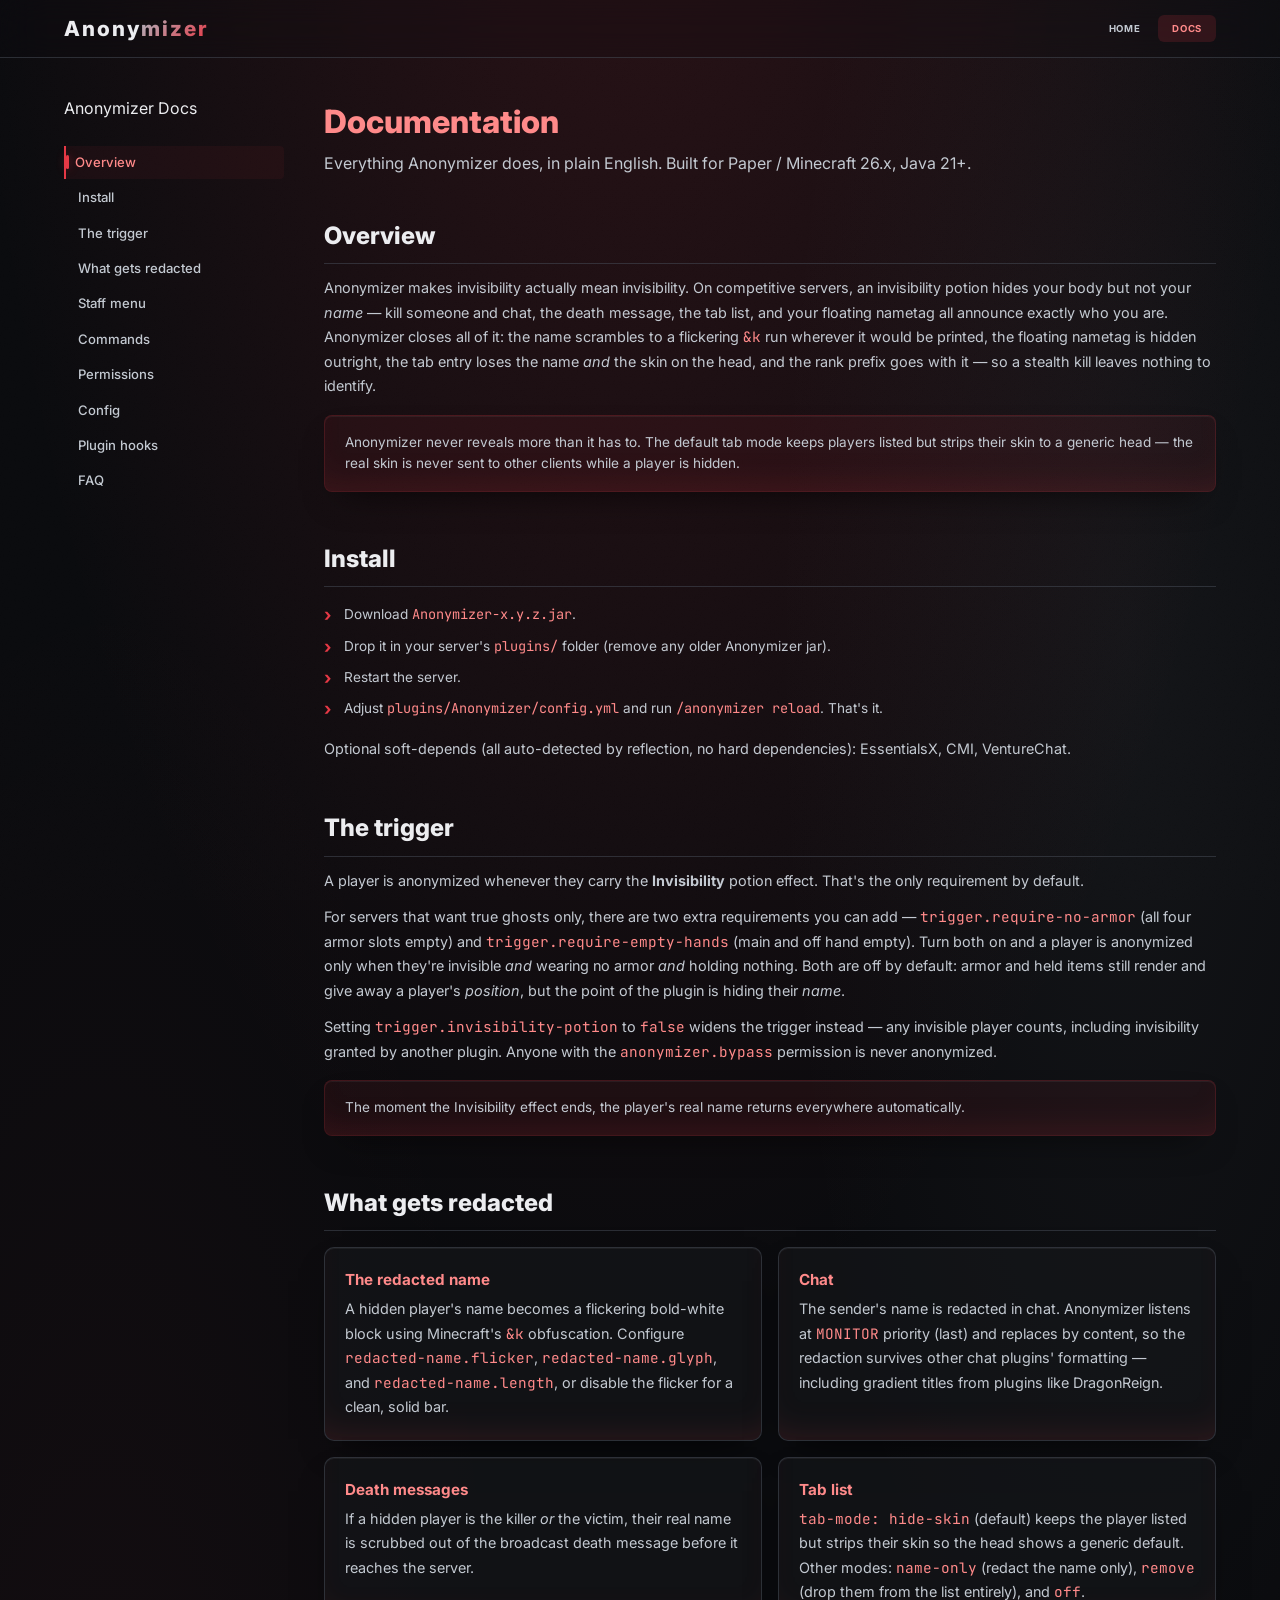
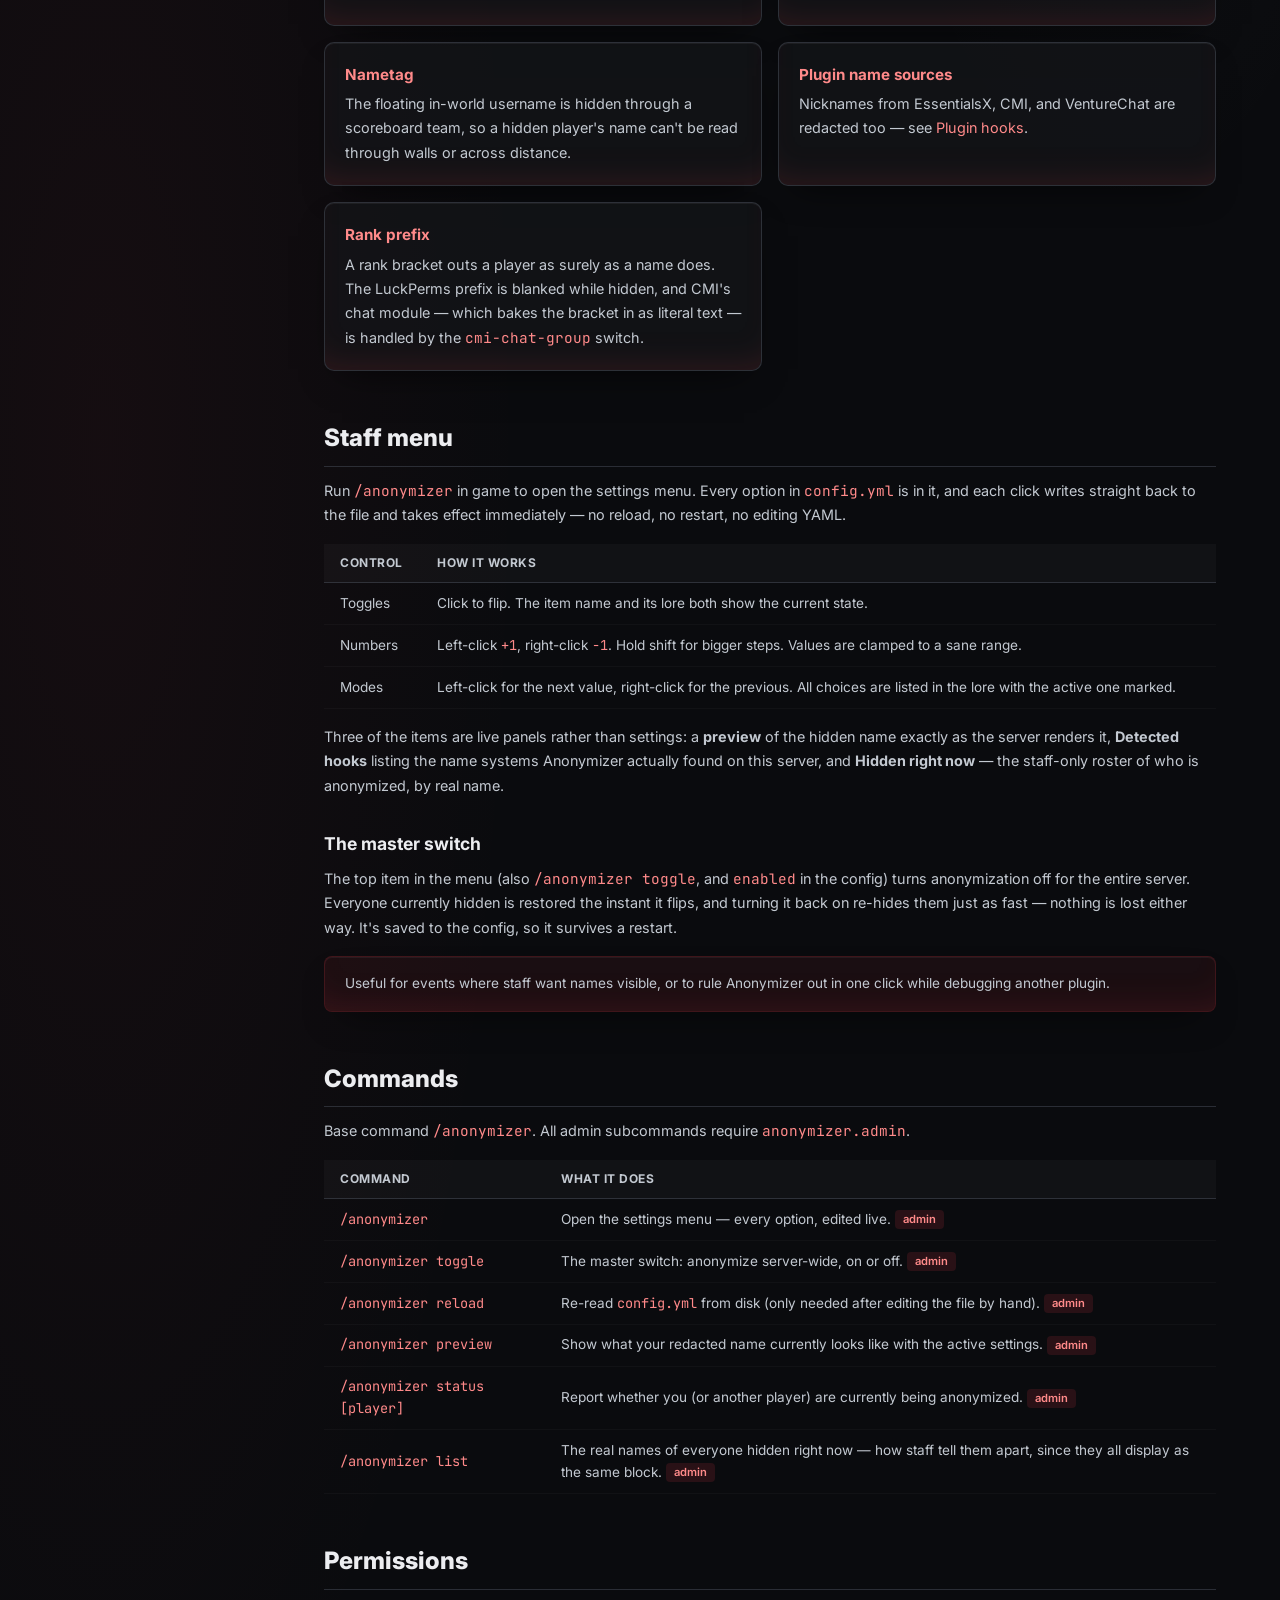
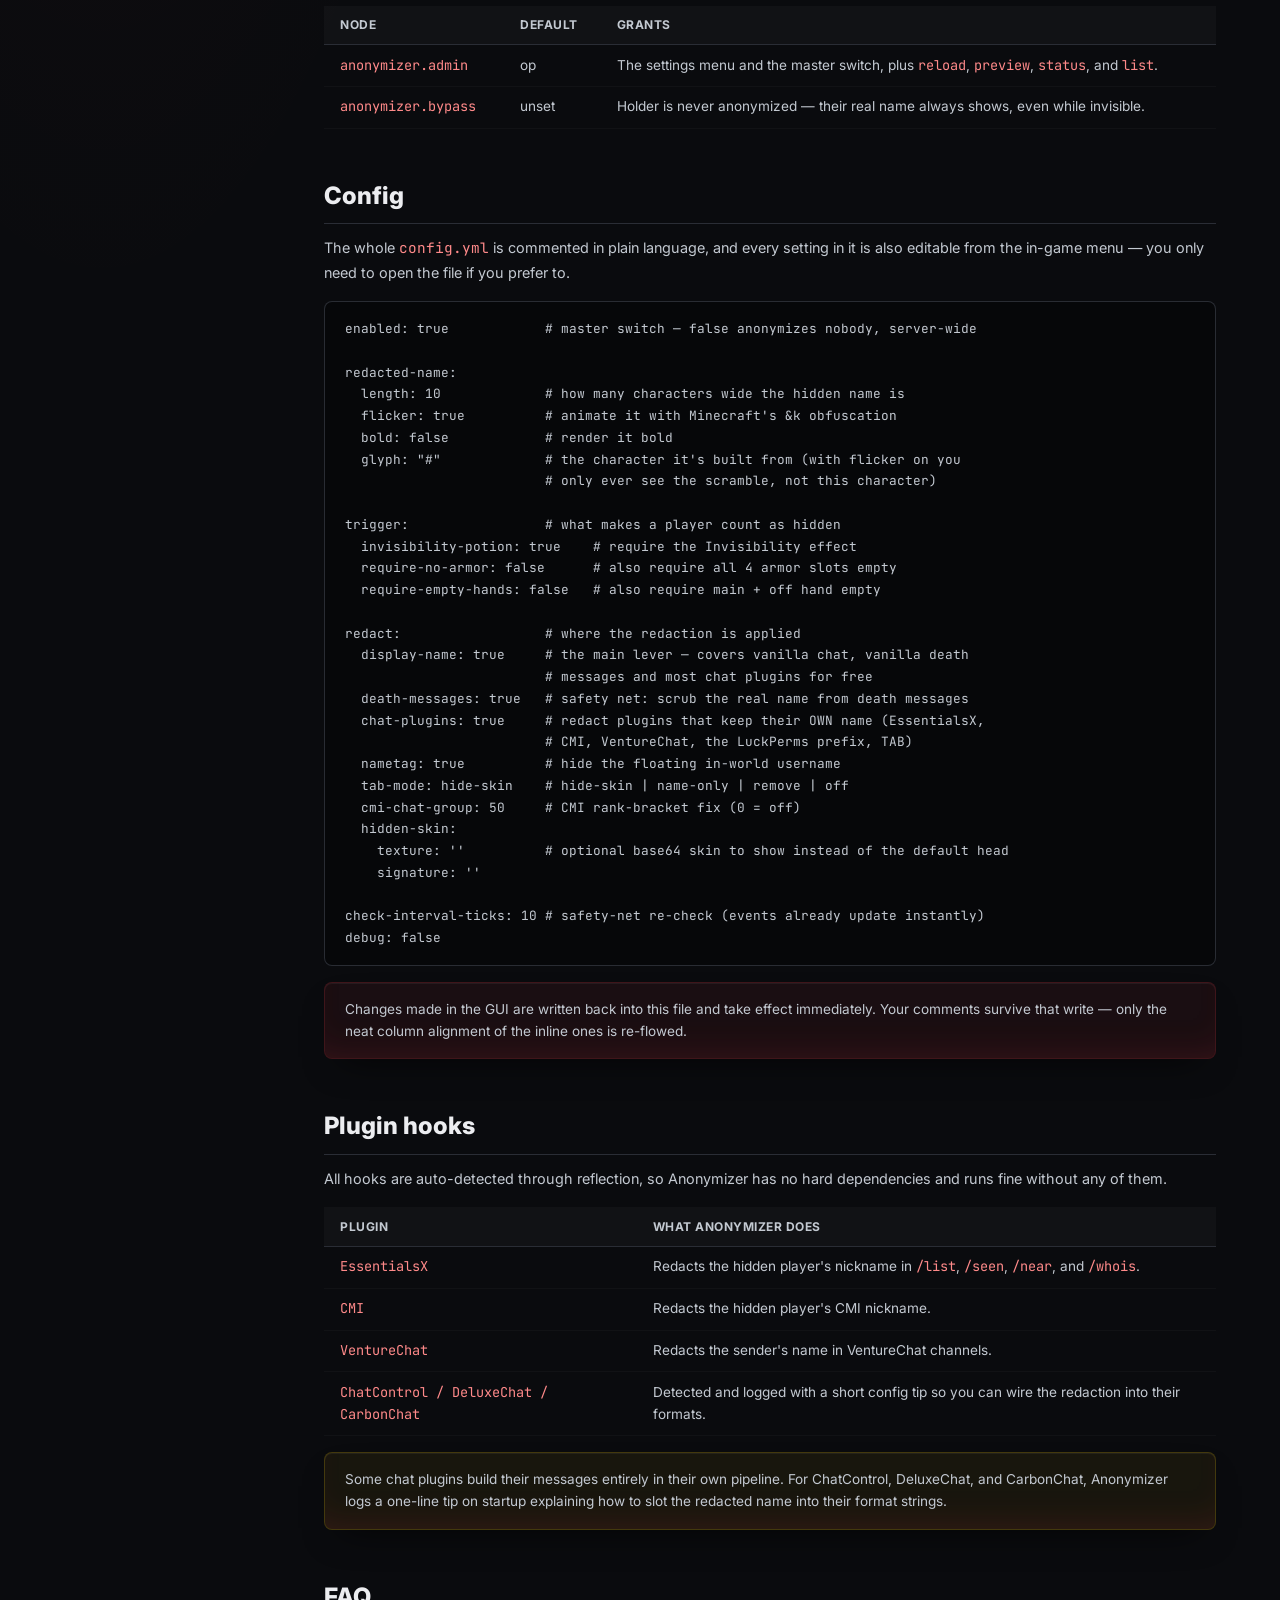
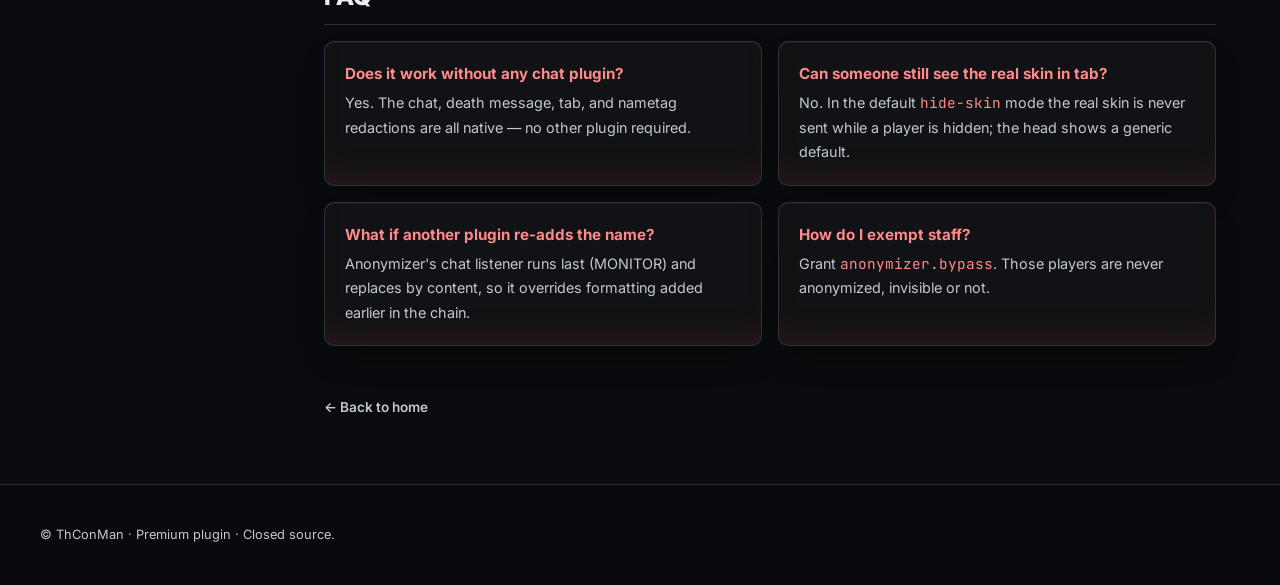
==== commit 3215b1ce: "auto-sync: 5 file(s) - 2026-08-12 19:55:18" ====
--- a/docs.html
+++ b/docs.html
@@ -67,7 +67,8 @@
         <section class="docs-section" id="trigger">
             <h2>The trigger</h2>
             <p>A player is anonymized whenever they carry the <strong>Invisibility</strong> potion effect. That's the only requirement by default.</p>
-            <p>For servers that want true ghosts only, turn on <span class="mono">require-fully-invisible</span>: a player is then anonymized only when they're invisible <em>and</em> wearing no armor <em>and</em> holding nothing — matching vanilla's "fully invisible" rule. Anyone with the <span class="mono">anonymizer.bypass</span> permission is never anonymized.</p>
+            <p>For servers that want true ghosts only, there are two extra requirements you can add — <span class="mono">trigger.require-no-armor</span> (all four armor slots empty) and <span class="mono">trigger.require-empty-hands</span> (main and off hand empty). Turn both on and a player is anonymized only when they're invisible <em>and</em> wearing no armor <em>and</em> holding nothing. Both are off by default: armor and held items still render and give away a player's <em>position</em>, but the point of the plugin is hiding their <em>name</em>.</p>
+            <p>Setting <span class="mono">trigger.invisibility-potion</span> to <span class="mono">false</span> widens the trigger instead — any invisible player counts, including invisibility granted by another plugin. Anyone with the <span class="mono">anonymizer.bypass</span> permission is never anonymized.</p>
             <div class="docs-callout">The moment the Invisibility effect ends, the player's real name returns everywhere automatically.</div>
         </section>
 
--- a/css/anonymizer.css
+++ b/css/anonymizer.css
@@ -173,3 +173,6 @@
 .mc-tripwire_hook { background-image: url("../icons/tripwire_hook.svg"); }
 .mc-observer      { background-image: url("../icons/observer.svg"); }
 .mc-spyglass      { background-image: url("../icons/spyglass.svg"); }
+.mc-comparator    { background-image: url("../icons/comparator.svg"); }
+.mc-redstone_torch{ background-image: url("../icons/redstone_torch.svg"); }
+.mc-name_tag      { background-image: url("../icons/name_tag.svg"); }
